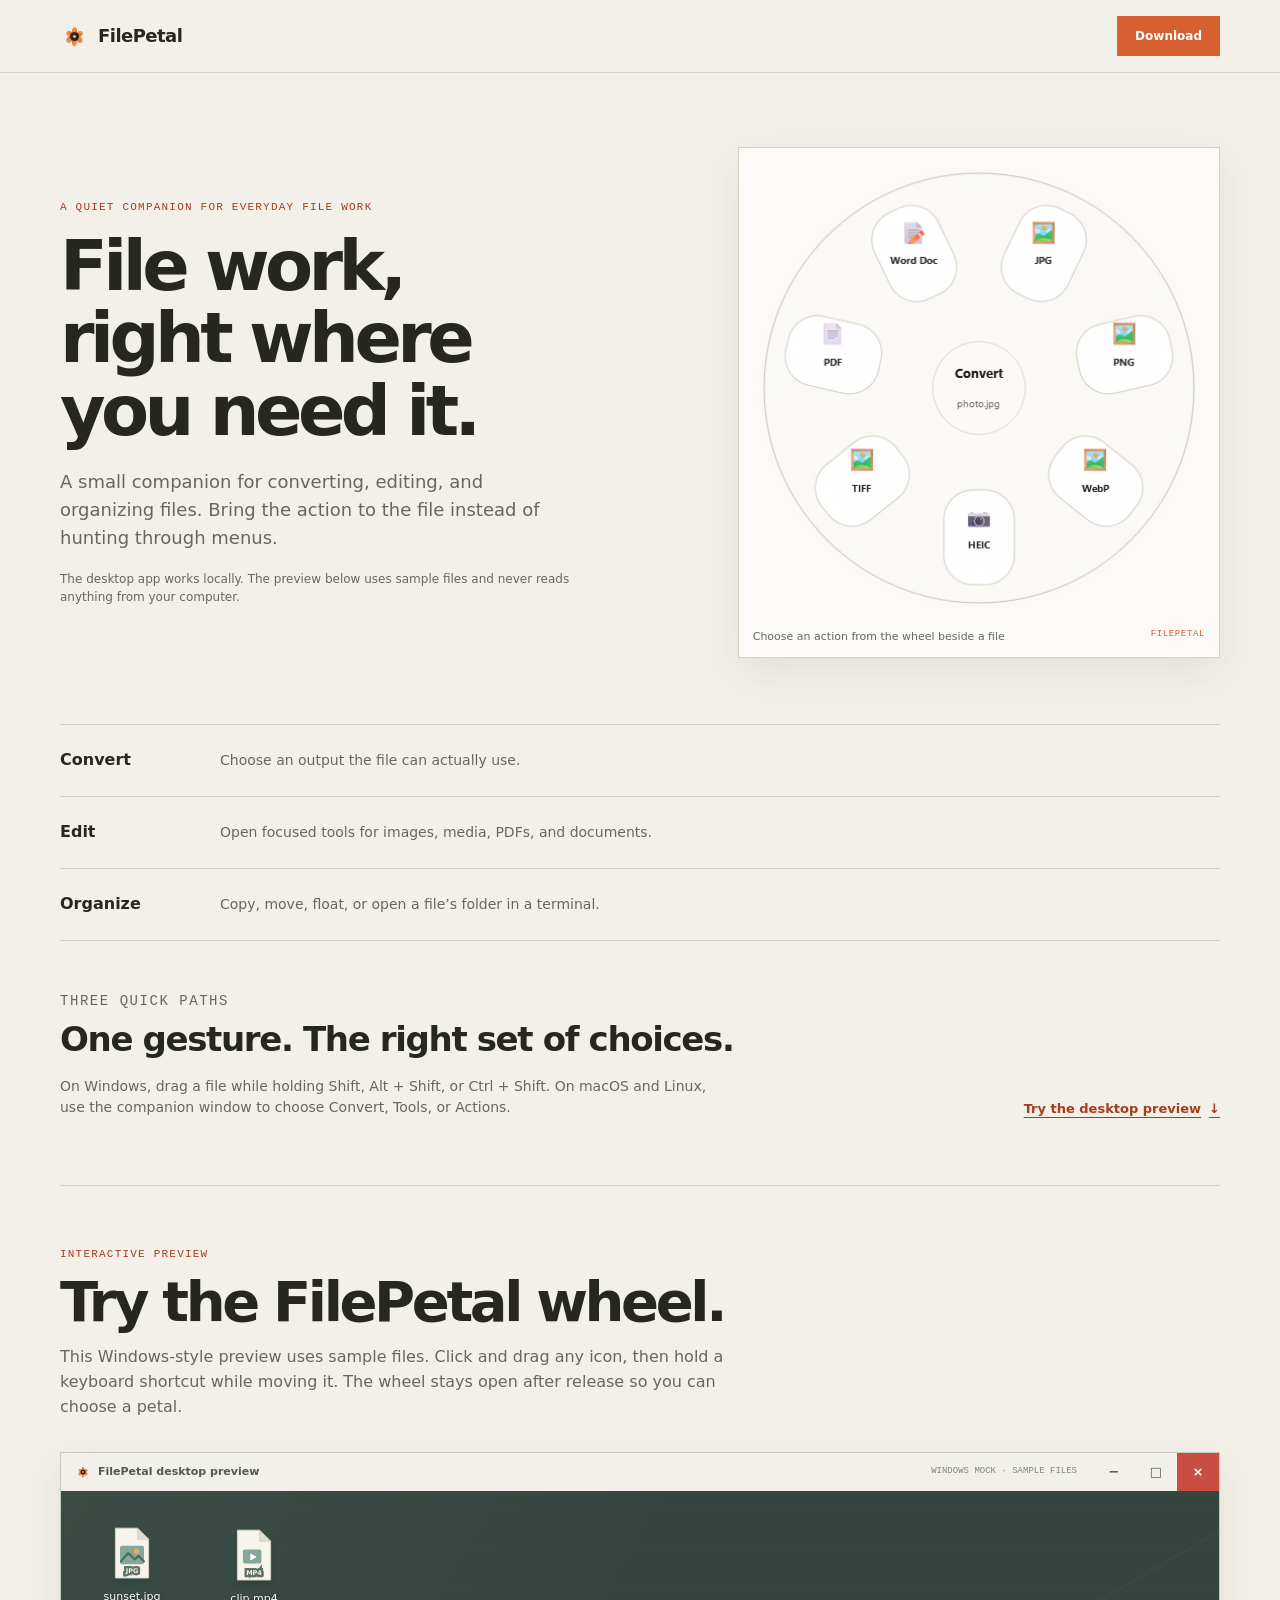
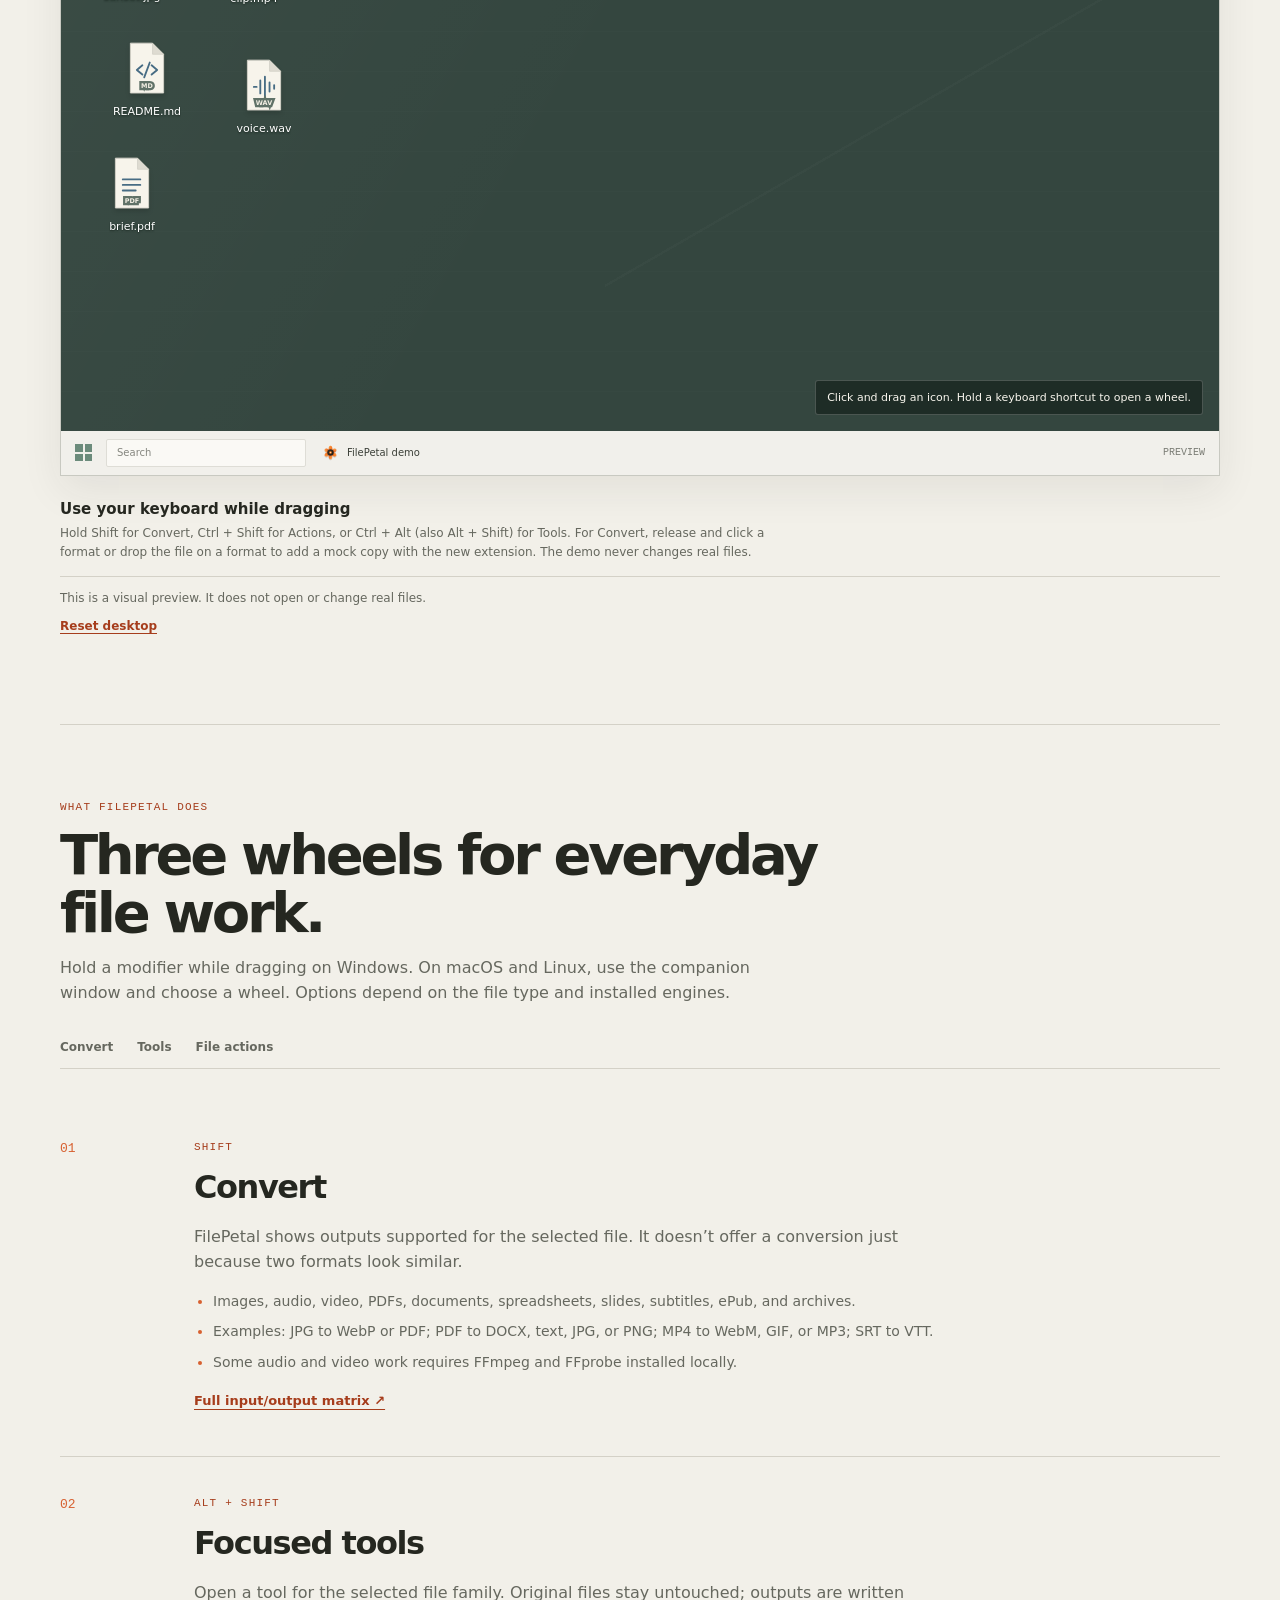
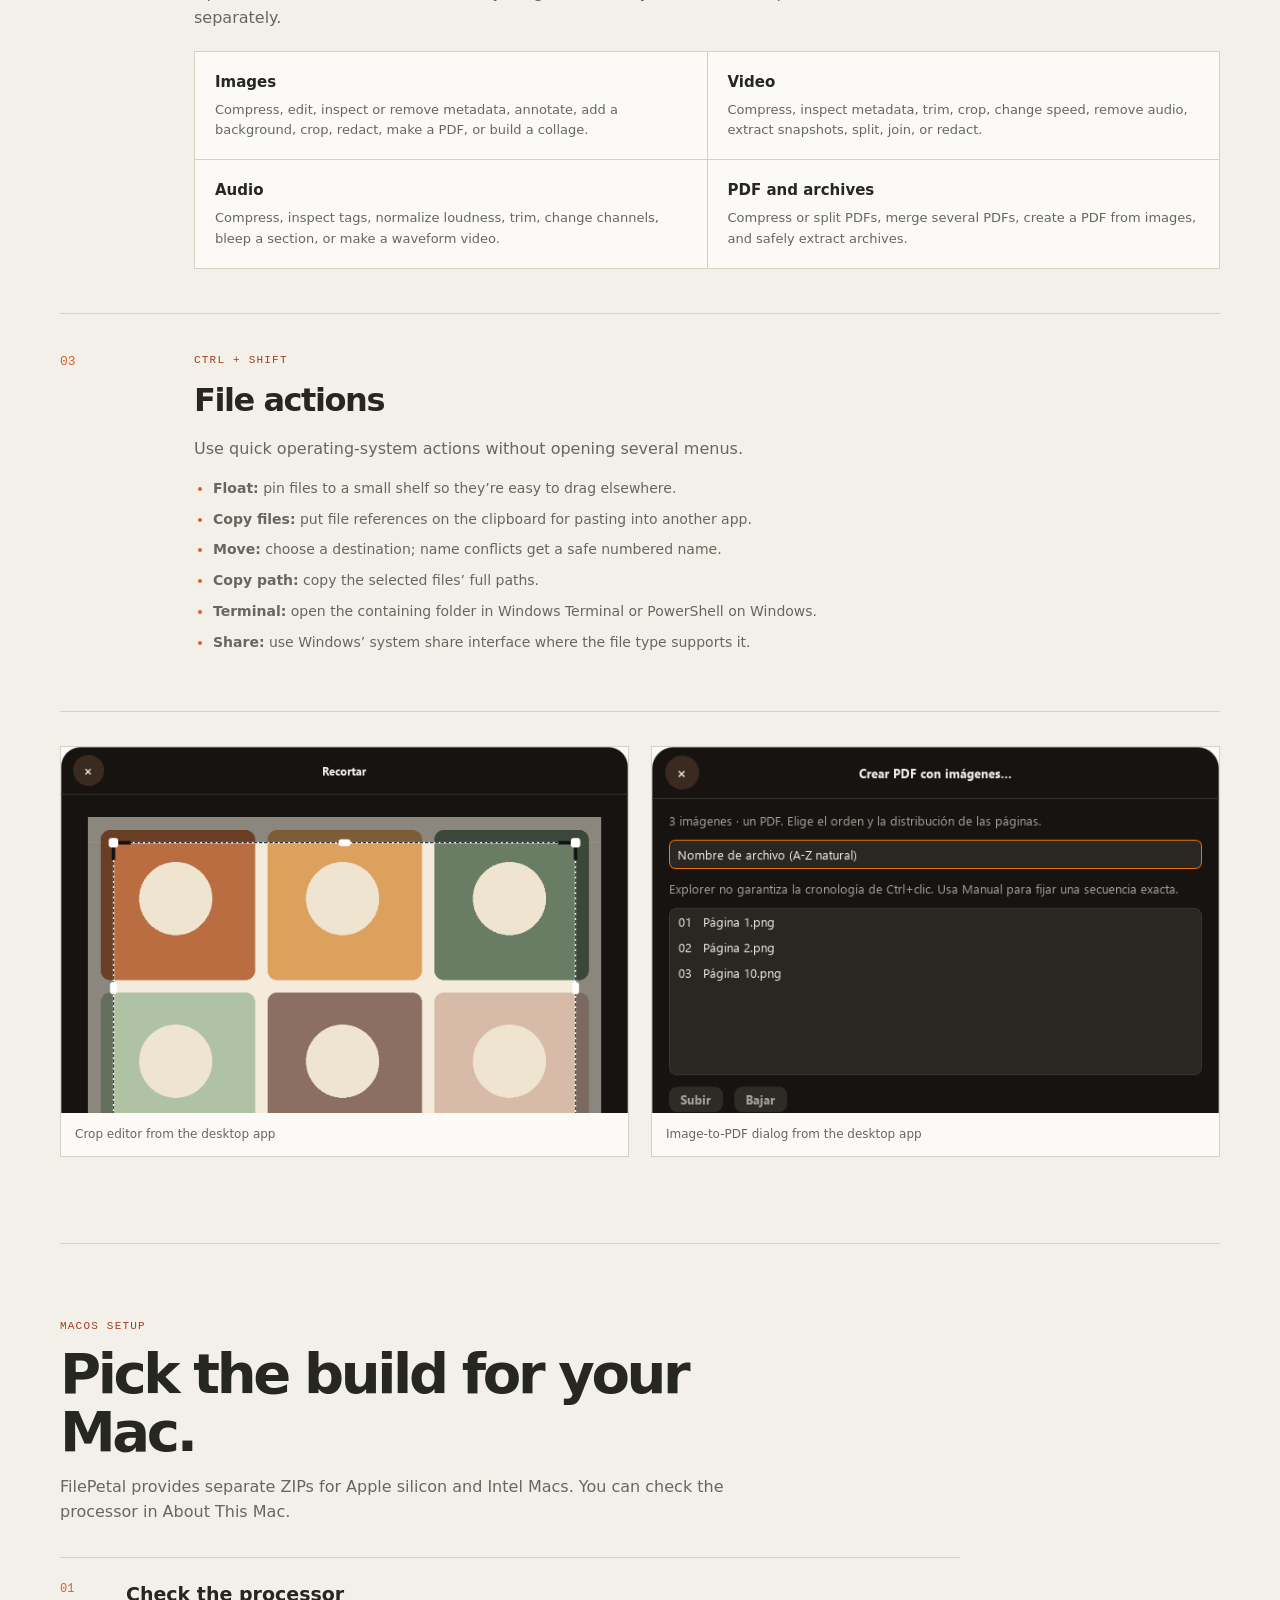
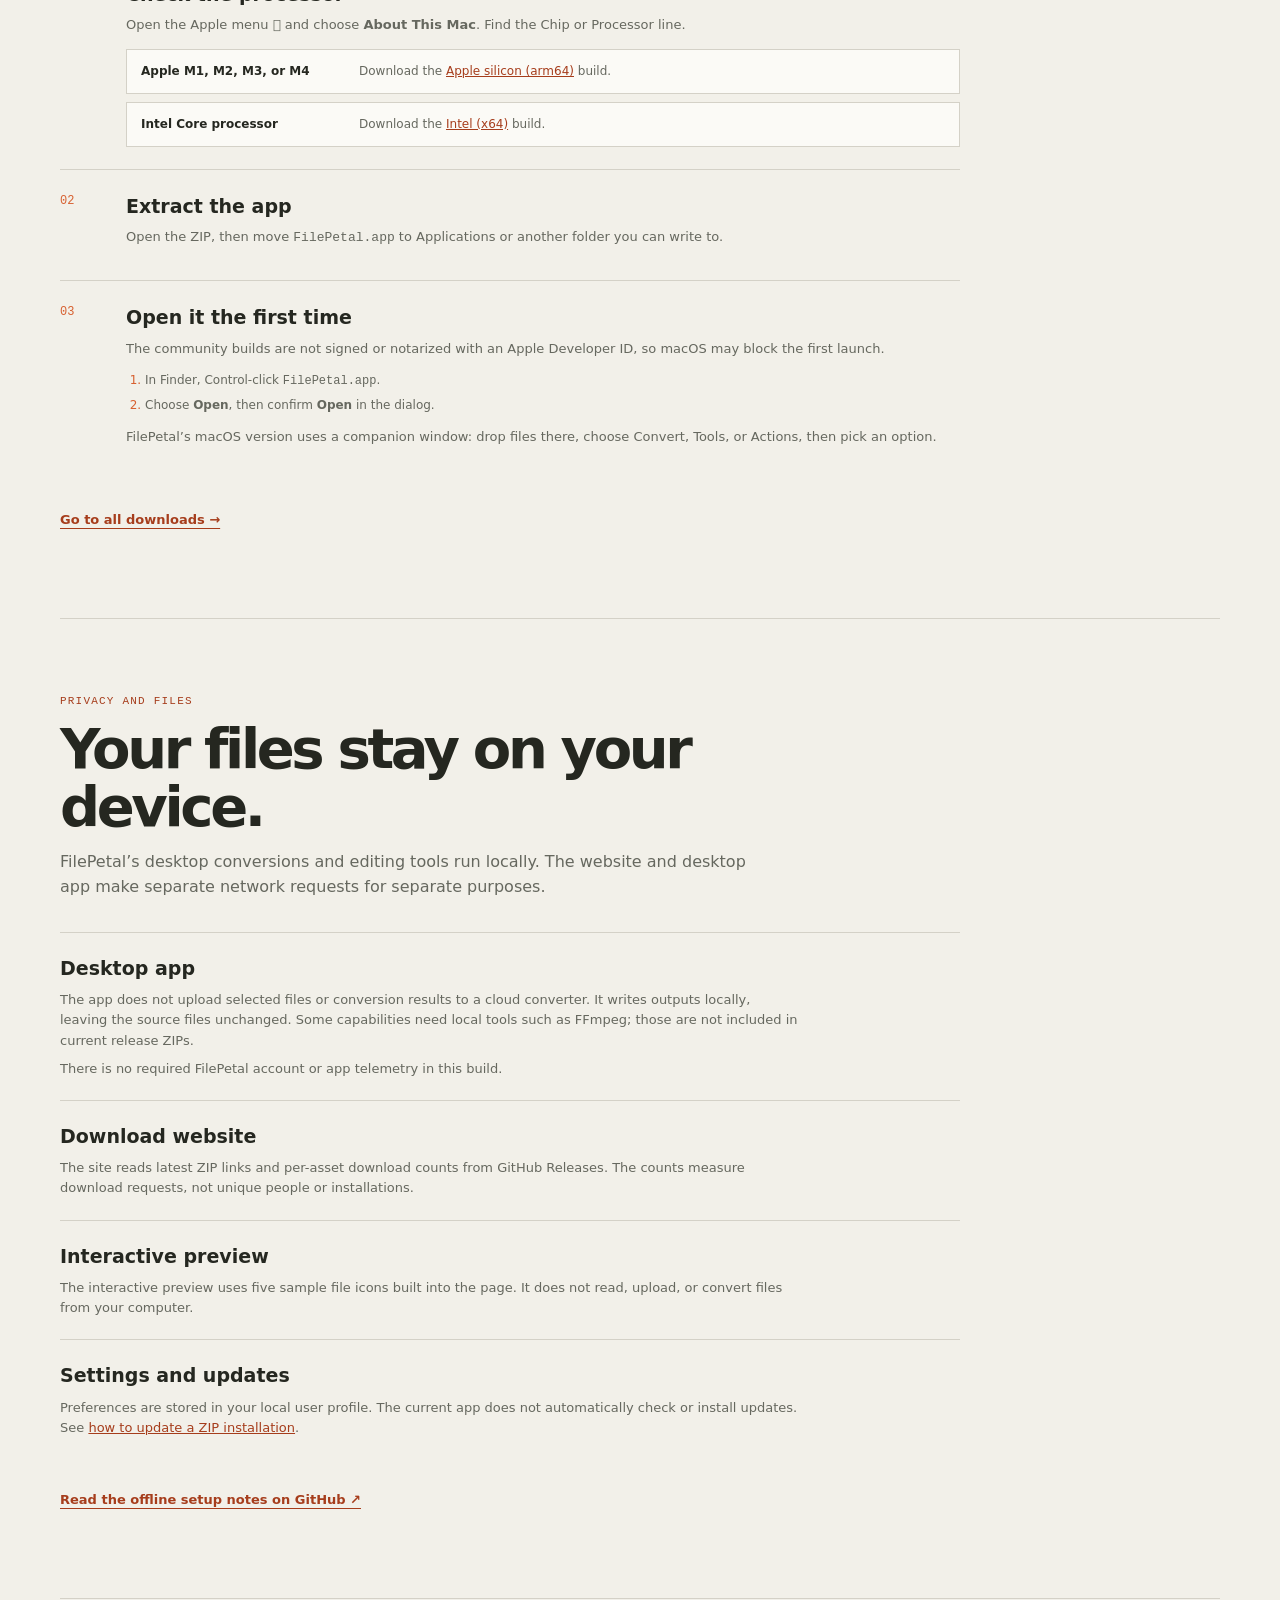
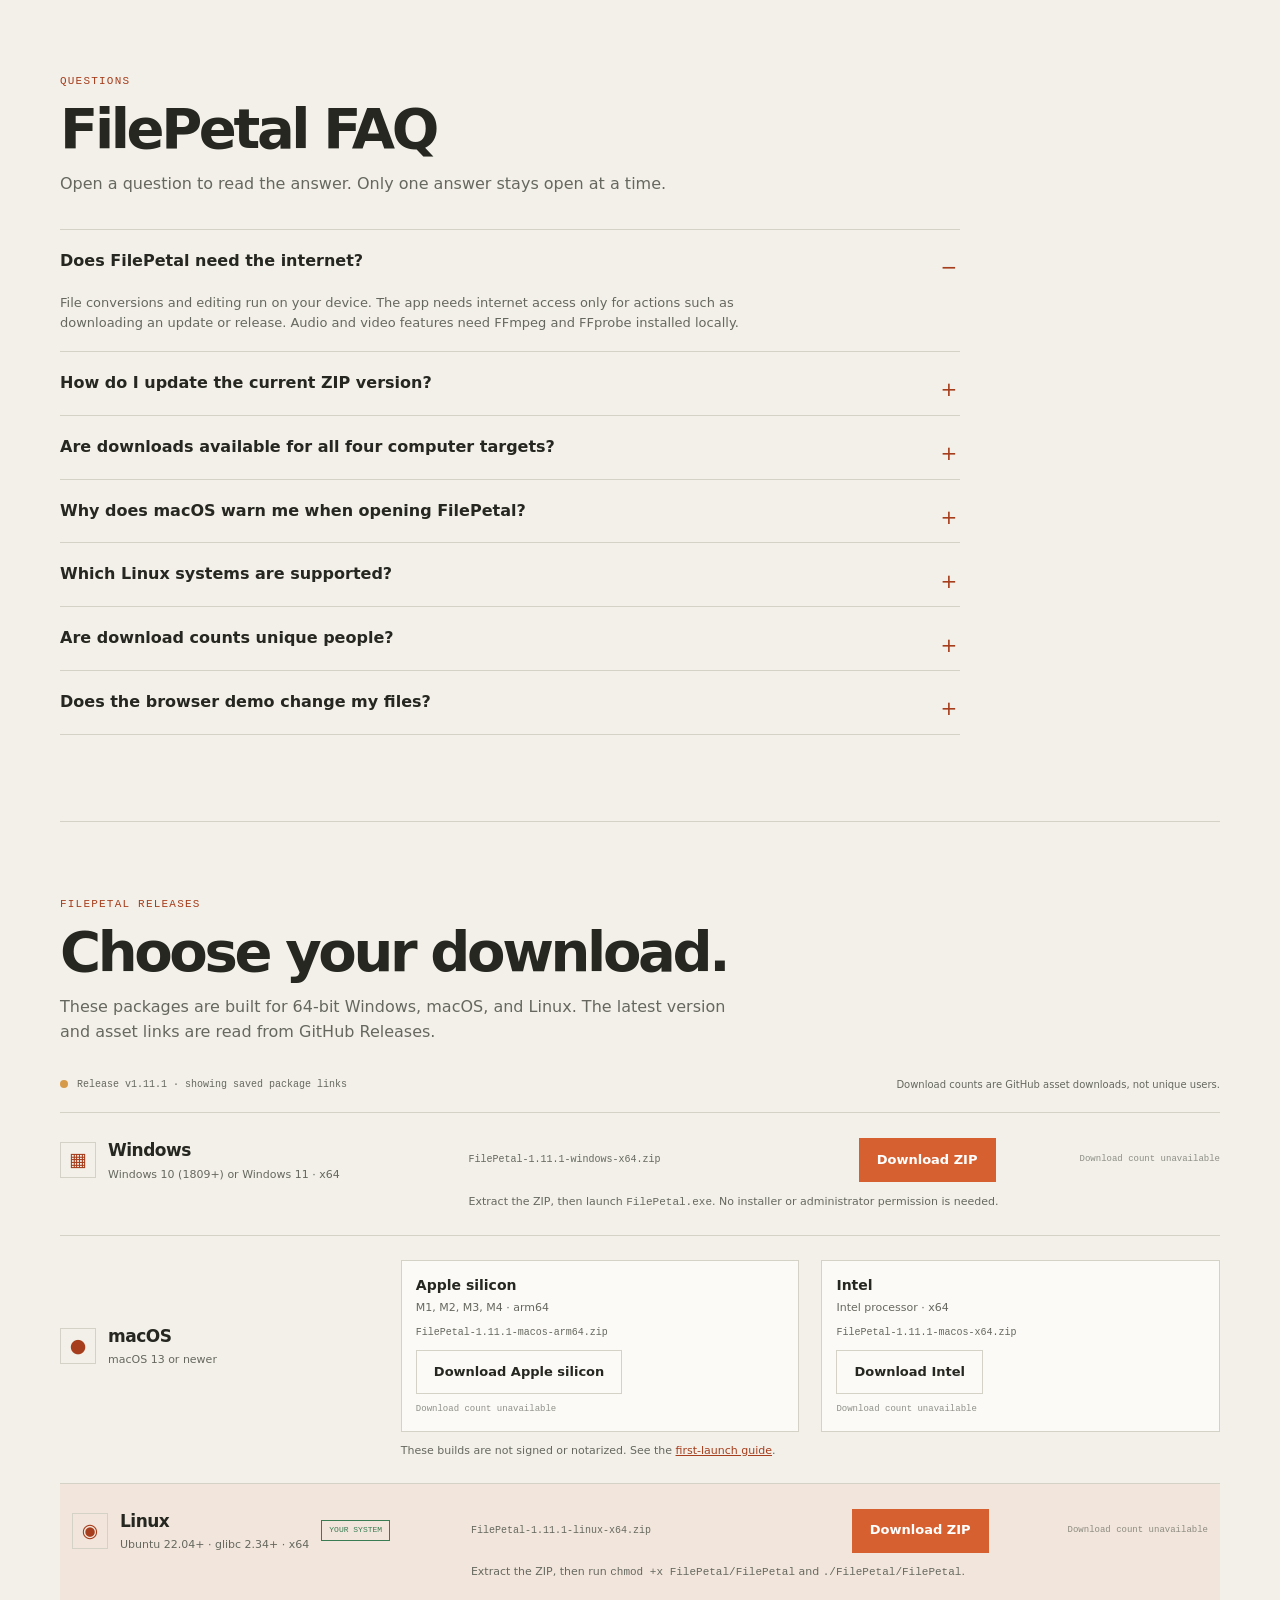
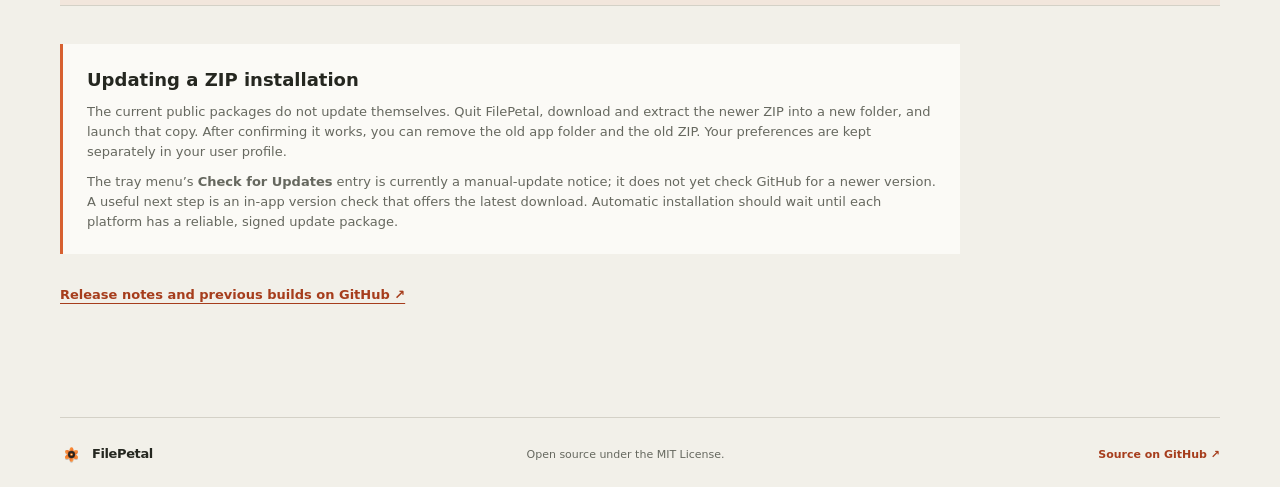
==== web/index.html @ d3506282 "Make demo conversion petals create mock files" ====
<!DOCTYPE html>
<html lang="en" data-theme="light">
<head>
  <meta charset="utf-8">
  <meta name="viewport" content="width=device-width, initial-scale=1">
  <title>FilePetal — Local file tools for Windows, macOS, and Linux</title>
  <meta name="description" content="Explore FilePetal’s local file tools, try the interactive desktop preview, and download builds for Windows, macOS, and Linux.">
  <meta name="theme-color" content="#f3f1ec">
  <meta property="og:type" content="website">
  <meta property="og:title" content="FilePetal — Local file tools for desktop">
  <meta property="og:description" content="Convert, edit, and organize files locally with a gesture-driven desktop utility.">
  <meta property="og:image" content="./assets/wheel-light.png">
  <meta property="og:url" content="https://whatthefook.github.io/FilePetal/">
  <link rel="icon" type="image/svg+xml" href="./assets/logo.svg">
  <link rel="stylesheet" href="./style.css?v=20261022-2">
  <script src="./app.js?v=20261022-2" defer></script>
</head>
<body>
  <a class="skip-link" href="#main-content">Skip to content</a>
  <header class="site-header">
    <div class="header-inner">
      <a class="brand" href="#top" aria-label="FilePetal home">
        <img src="./assets/logo.svg" alt="" width="30" height="30">
        <span>FilePetal</span>
      </a>
      <a class="header-download" href="#downloads">Download</a>
    </div>
  </header>

  <main id="main-content" class="site-main">
    <section class="home-hero" id="top">
      <div class="hero-copy">
        <p class="eyebrow">A quiet companion for everyday file work</p>
        <h1>File work, right where you need it.</h1>
        <p class="hero-lede">A small companion for converting, editing, and organizing files. Bring the action to the file instead of hunting through menus.</p>
        <p class="hero-footnote">The desktop app works locally. The preview below uses sample files and never reads anything from your computer.</p>
      </div>
      <figure class="hero-product">
        <img src="./assets/wheel-light.png" width="450" height="450" alt="FilePetal conversion wheel showing image output formats">
        <figcaption>Choose an action from the wheel beside a file</figcaption>
      </figure>
    </section>

    <section class="home-uses" aria-label="What FilePetal does">
      <div class="use-row"><span class="use-label">Convert</span><span>Choose an output the file can actually use.</span></div>
      <div class="use-row"><span class="use-label">Edit</span><span>Open focused tools for images, media, PDFs, and documents.</span></div>
      <div class="use-row"><span class="use-label">Organize</span><span>Copy, move, float, or open a file’s folder in a terminal.</span></div>
    </section>

    <section class="home-details">
      <div>
        <p class="eyebrow">Three quick paths</p>
        <h2>One gesture. The right set of choices.</h2>
        <p>On Windows, drag a file while holding Shift, Alt + Shift, or Ctrl + Shift. On macOS and Linux, use the companion window to choose Convert, Tools, or Actions.</p>
      </div>
      <a class="text-link" href="#demo">Try the desktop preview <span aria-hidden="true">↓</span></a>
    </section>

    <section class="page-section page-section-demo" id="demo">
<header class="section-heading">
      <p class="eyebrow">Interactive preview</p>
      <h2>Try the FilePetal wheel.</h2>
      <p>This Windows-style preview uses sample files. Click and drag any icon, then hold a keyboard shortcut while moving it. The wheel stays open after release so you can choose a petal.</p>
    </header>

    <section class="demo-workspace" aria-label="FilePetal desktop gesture demo">
      <div class="desktop-window-bar">
        <span class="desktop-app-title"><img src="./assets/logo.svg" alt="" width="16" height="16">FilePetal desktop preview</span>
        <span class="desktop-window-note">Windows mock · sample files</span>
        <span class="window-controls" aria-hidden="true"><i>−</i><i>□</i><i>×</i></span>
      </div>
      <div class="desktop-stage" id="desktop-stage" aria-label="Interactive desktop area">
        <div class="desktop-files" id="desktop-files" aria-label="Sample files on the desktop">
          <button class="desktop-file" type="button" draggable="false" data-file="image" aria-pressed="false" aria-label="sunset.jpg, image file">
            <svg class="file-art file-art-image" viewBox="0 0 52 60" aria-hidden="true"><path class="file-paper" d="M8 2h24l12 12v42H8z"/><path class="file-fold" d="M32 2v12h12"/><rect class="file-preview" x="13" y="21" width="26" height="20" rx="2"/><circle class="file-sun" cx="31" cy="27" r="3"/><path class="file-hill" d="m14 38 8-9 7 7 4-4 6 6"/><text class="file-extension" x="26" y="51">JPG</text></svg>
            <span>sunset.jpg</span>
          </button>
          <button class="desktop-file" type="button" draggable="false" data-file="markdown" aria-pressed="false" aria-label="README.md, Markdown file">
            <svg class="file-art file-art-code" viewBox="0 0 52 60" aria-hidden="true"><path class="file-paper" d="M8 2h24l12 12v42H8z"/><path class="file-fold" d="M32 2v12h12"/><path class="file-code" d="m21 26-6 5 6 5m10-10 6 5-6 5m-2-13-6 16"/><text class="file-extension" x="26" y="51">MD</text></svg>
            <span>README.md</span>
          </button>
          <button class="desktop-file" type="button" draggable="false" data-file="pdf" aria-pressed="false" aria-label="brief.pdf, PDF file">
            <svg class="file-art file-art-pdf" viewBox="0 0 52 60" aria-hidden="true"><path class="file-paper" d="M8 2h24l12 12v42H8z"/><path class="file-fold" d="M32 2v12h12"/><path class="file-lines" d="M16 25h19M16 31h19M16 37h14"/><text class="file-extension" x="26" y="51">PDF</text></svg>
            <span>brief.pdf</span>
          </button>
          <button class="desktop-file" type="button" draggable="false" data-file="video" aria-pressed="false" aria-label="clip.mp4, video file">
            <svg class="file-art file-art-video" viewBox="0 0 52 60" aria-hidden="true"><path class="file-paper" d="M8 2h24l12 12v42H8z"/><path class="file-fold" d="M32 2v12h12"/><rect class="file-media" x="14" y="23" width="20" height="15" rx="2"/><path class="file-play" d="m22 27 7 4-7 4z"/><text class="file-extension" x="26" y="51">MP4</text></svg>
            <span>clip.mp4</span>
          </button>
          <button class="desktop-file" type="button" draggable="false" data-file="audio" aria-pressed="false" aria-label="voice.wav, audio file">
            <svg class="file-art file-art-audio" viewBox="0 0 52 60" aria-hidden="true"><path class="file-paper" d="M8 2h24l12 12v42H8z"/><path class="file-fold" d="M32 2v12h12"/><path class="file-wave" d="M15 31h3m4-7v14m5-18v22m5-16v10m5-7v4"/><text class="file-extension" x="26" y="51">WAV</text></svg>
            <span>voice.wav</span>
          </button>
        </div>

        <div class="gesture-wheel" id="gesture-wheel" hidden aria-label="FilePetal wheel preview">
          <div class="wheel-options" id="wheel-options"></div>
          <div class="wheel-center"><small id="wheel-mode">CONVERT</small><strong id="wheel-filename">sunset.jpg</strong><span>Select a petal</span></div>
        </div>

        <div class="desktop-toast" id="desktop-toast" aria-live="polite">Click and drag an icon. Hold a keyboard shortcut to open a wheel.</div>
      </div>
      <div class="desktop-taskbar" aria-hidden="true">
        <span class="taskbar-start"><i></i><i></i><i></i><i></i></span>
        <span class="taskbar-search">Search</span>
        <span class="taskbar-app"><img src="./assets/logo.svg" alt="" width="21" height="21"> FilePetal demo</span>
        <span class="taskbar-state">Preview</span>
      </div>
    </section>

    <div class="demo-controls" aria-label="Keyboard controls for the desktop preview">
      <div>
        <p class="control-heading">Use your keyboard while dragging</p>
        <p class="control-copy">Hold Shift for Convert, Ctrl + Shift for Actions, or Ctrl + Alt (also Alt + Shift) for Tools. For Convert, release and click a format or drop the file on a format to add a mock copy with the new extension. The demo never changes real files.</p>
      </div>
    </div>
    <div class="demo-feedback" id="demo-feedback" role="status" aria-live="polite">This is a visual preview. It does not open or change real files.</div>
    <button class="text-button demo-reset" id="demo-reset" type="button">Reset desktop</button>
</section>

<section class="page-section page-section-features" id="features">
<header class="section-heading"><p class="eyebrow">What FilePetal does</p><h2>Three wheels for everyday file work.</h2><p>Hold a modifier while dragging on Windows. On macOS and Linux, use the companion window and choose a wheel. Options depend on the file type and installed engines.</p></header>
    <nav class="section-jump" aria-label="Feature sections"><a href="#convert">Convert</a><a href="#tools">Tools</a><a href="#actions">File actions</a></nav>
    <section class="feature-detail" id="convert"><div class="feature-number">01</div><div><p class="eyebrow">Shift</p><h2>Convert</h2><p>FilePetal shows outputs supported for the selected file. It doesn’t offer a conversion just because two formats look similar.</p><ul class="plain-list"><li>Images, audio, video, PDFs, documents, spreadsheets, slides, subtitles, ePub, and archives.</li><li>Examples: JPG to WebP or PDF; PDF to DOCX, text, JPG, or PNG; MP4 to WebM, GIF, or MP3; SRT to VTT.</li><li>Some audio and video work requires FFmpeg and FFprobe installed locally.</li></ul><a class="text-link" href="https://github.com/Whatthefook/FilePetal/blob/main/docs/compatibility.md" target="_blank" rel="noopener noreferrer">Full input/output matrix ↗</a></div></section>
    <section class="feature-detail" id="tools"><div class="feature-number">02</div><div><p class="eyebrow">Alt + Shift</p><h2>Focused tools</h2><p>Open a tool for the selected file family. Original files stay untouched; outputs are written separately.</p><div class="tool-groups"><div><h3>Images</h3><p>Compress, edit, inspect or remove metadata, annotate, add a background, crop, redact, make a PDF, or build a collage.</p></div><div><h3>Video</h3><p>Compress, inspect metadata, trim, crop, change speed, remove audio, extract snapshots, split, join, or redact.</p></div><div><h3>Audio</h3><p>Compress, inspect tags, normalize loudness, trim, change channels, bleep a section, or make a waveform video.</p></div><div><h3>PDF and archives</h3><p>Compress or split PDFs, merge several PDFs, create a PDF from images, and safely extract archives.</p></div></div></div></section>
    <section class="feature-detail" id="actions"><div class="feature-number">03</div><div><p class="eyebrow">Ctrl + Shift</p><h2>File actions</h2><p>Use quick operating-system actions without opening several menus.</p><ul class="plain-list"><li><strong>Float:</strong> pin files to a small shelf so they’re easy to drag elsewhere.</li><li><strong>Copy files:</strong> put file references on the clipboard for pasting into another app.</li><li><strong>Move:</strong> choose a destination; name conflicts get a safe numbered name.</li><li><strong>Copy path:</strong> copy the selected files’ full paths.</li><li><strong>Terminal:</strong> open the containing folder in Windows Terminal or PowerShell on Windows.</li><li><strong>Share:</strong> use Windows’ system share interface where the file type supports it.</li></ul></div></section>
    <section class="product-shots" aria-label="Screenshots from FilePetal"><figure><img src="./assets/crop-dark.png" alt="FilePetal crop editor showing crop handles and aspect ratio controls" loading="lazy"><figcaption>Crop editor from the desktop app</figcaption></figure><figure><img src="./assets/image-pdf-dark.png" alt="FilePetal image-to-PDF dialog with page ordering controls" loading="lazy"><figcaption>Image-to-PDF dialog from the desktop app</figcaption></figure></section>
</section>

<section class="page-section page-section-mac-guide" id="mac-guide">
<header class="section-heading"><p class="eyebrow">macOS setup</p><h2>Pick the build for your Mac.</h2><p>FilePetal provides separate ZIPs for Apple silicon and Intel Macs. You can check the processor in About This Mac.</p></header>
    <div class="guide-columns">
      <section class="guide-section"><span class="guide-marker">01</span><div><h2>Check the processor</h2><p>Open the Apple menu  and choose <strong>About This Mac</strong>. Find the Chip or Processor line.</p><dl class="choice-list"><div><dt>Apple M1, M2, M3, or M4</dt><dd>Download the <a href="#card-macos">Apple silicon (arm64)</a> build.</dd></div><div><dt>Intel Core processor</dt><dd>Download the <a href="#card-macos">Intel (x64)</a> build.</dd></div></dl></div></section>
      <section class="guide-section"><span class="guide-marker">02</span><div><h2>Extract the app</h2><p>Open the ZIP, then move <code>FilePetal.app</code> to Applications or another folder you can write to.</p></div></section>
      <section class="guide-section"><span class="guide-marker">03</span><div><h2>Open it the first time</h2><p>The community builds are not signed or notarized with an Apple Developer ID, so macOS may block the first launch.</p><ol class="step-list"><li>In Finder, Control-click <code>FilePetal.app</code>.</li><li>Choose <strong>Open</strong>, then confirm <strong>Open</strong> in the dialog.</li></ol><p>FilePetal’s macOS version uses a companion window: drop files there, choose Convert, Tools, or Actions, then pick an option.</p></div></section>
    </div>
    <p class="external-link-row"><a href="#downloads">Go to all downloads →</a></p>
</section>

<section class="page-section page-section-privacy" id="privacy">
<header class="section-heading"><p class="eyebrow">Privacy and files</p><h2>Your files stay on your device.</h2><p>FilePetal’s desktop conversions and editing tools run locally. The website and desktop app make separate network requests for separate purposes.</p></header>
    <section class="privacy-copy">
      <article><h2>Desktop app</h2><p>The app does not upload selected files or conversion results to a cloud converter. It writes outputs locally, leaving the source files unchanged. Some capabilities need local tools such as FFmpeg; those are not included in current release ZIPs.</p><p>There is no required FilePetal account or app telemetry in this build.</p></article>
      <article><h2>Download website</h2><p>The site reads latest ZIP links and per-asset download counts from GitHub Releases. The counts measure download requests, not unique people or installations.</p></article>
      <article><h2>Interactive preview</h2><p>The interactive preview uses five sample file icons built into the page. It does not read, upload, or convert files from your computer.</p></article>
      <article><h2>Settings and updates</h2><p>Preferences are stored in your local user profile. The current app does not automatically check or install updates. See <a href="#downloads">how to update a ZIP installation</a>.</p></article>
    </section>
    <p class="external-link-row"><a href="https://github.com/Whatthefook/FilePetal/blob/main/docs/offline-setup.md" target="_blank" rel="noopener noreferrer">Read the offline setup notes on GitHub ↗</a></p>
</section>

<section class="page-section page-section-faq" id="faq">
<header class="section-heading"><p class="eyebrow">Questions</p><h2>FilePetal FAQ</h2><p>Open a question to read the answer. Only one answer stays open at a time.</p></header>
    <section class="faq-list" aria-label="Frequently asked questions">
      <details class="faq-item" name="filepetal-faq" open><summary>Does FilePetal need the internet?</summary><div class="faq-answer"><p>File conversions and editing run on your device. The app needs internet access only for actions such as downloading an update or release. Audio and video features need FFmpeg and FFprobe installed locally.</p></div></details>
      <details class="faq-item" name="filepetal-faq"><summary>How do I update the current ZIP version?</summary><div class="faq-answer"><p>There is no automatic updater yet. Quit FilePetal, download the latest ZIP, extract it into a new folder, and launch that copy. Once you confirm it works, remove the old app folder and ZIP if you want. You do not need to uninstall; preferences live separately in your user profile.</p><p>The tray’s <strong>Check for Updates</strong> item currently displays a manual-update message; it does not actually query GitHub. An in-app version check with an “Update available” prompt is the sensible next step. Automatic installation needs a separate updater for each operating system.</p></div></details>
      <details class="faq-item" name="filepetal-faq"><summary>Are downloads available for all four computer targets?</summary><div class="faq-answer"><p>Yes: Windows x64, macOS Apple silicon, macOS Intel, and Linux x64. Current releases are portable ZIP packages. See the <a href="#downloads">downloads page</a> for system requirements and installation instructions.</p></div></details>
      <details class="faq-item" name="filepetal-faq"><summary>Why does macOS warn me when opening FilePetal?</summary><div class="faq-answer"><p>The community builds are not signed or notarized with an Apple Developer ID. On first launch, Control-click <code>FilePetal.app</code> in Finder, choose <strong>Open</strong>, then confirm. Read the <a href="#mac-guide">Mac guide</a> for the chip-specific download.</p></div></details>
      <details class="faq-item" name="filepetal-faq"><summary>Which Linux systems are supported?</summary><div class="faq-answer"><p>The published Linux build targets x86_64 Ubuntu 22.04 or newer with glibc 2.34 or newer. Other distributions may work if their system libraries meet that baseline.</p></div></details>
      <details class="faq-item" name="filepetal-faq"><summary>Are download counts unique people?</summary><div class="faq-answer"><p>No. Counts come from GitHub’s release asset download totals. They count download requests, not unique people, installations, or active users.</p></div></details>
      <details class="faq-item" name="filepetal-faq"><summary>Does the browser demo change my files?</summary><div class="faq-answer"><p>No. It uses sample file icons and only previews which wheel and output name would appear. It never reads local files or performs conversions.</p></div></details>
    </section>
</section>

<section class="page-section page-section-downloads" id="downloads">
<header class="section-heading"><p class="eyebrow">FilePetal releases</p><h2>Choose your download.</h2><p>These packages are built for 64-bit Windows, macOS, and Linux. The latest version and asset links are read from GitHub Releases.</p></header>
    <div class="release-line" role="status" aria-live="polite"><span class="status-indicator live" id="api-indicator-dot" aria-hidden="true"></span><span id="api-status-text">Checking GitHub Releases…</span><span class="release-note">Download counts are GitHub asset downloads, not unique users.</span></div>

    <section class="download-list" aria-label="FilePetal downloads">
      <article class="download-row" id="card-windows" data-platform="windows">
        <div class="download-platform"><span class="platform-glyph">▦</span><div><h2>Windows</h2><p>Windows 10 (1809+) or Windows 11 · x64</p></div><span class="rec-badge" id="rec-windows" hidden>Your system</span></div>
        <div class="download-file" id="name-windows">FilePetal-1.11.1-windows-x64.zip</div>
        <a class="button button-primary download-link" id="btn-windows" href="https://github.com/Whatthefook/FilePetal/releases/download/v1.11.1/FilePetal-1.11.1-windows-x64.zip" download>Download ZIP</a>
        <span class="download-count" id="count-windows">Loading count…</span>
        <p class="download-howto">Extract the ZIP, then launch <code>FilePetal.exe</code>. No installer or administrator permission is needed.</p>
      </article>

      <article class="download-row download-row-mac" id="card-macos" data-platform="macos">
        <div class="download-platform"><span class="platform-glyph">●</span><div><h2>macOS</h2><p>macOS 13 or newer</p></div><span class="rec-badge" id="rec-macos" hidden>Your system</span></div>
        <div class="mac-download-option mac-option-box"><div><h3>Apple silicon</h3><p>M1, M2, M3, M4 · arm64</p></div><span class="option-rec-pill" id="rec-macos-arm64" hidden>Your Mac</span><div class="download-file" id="name-macos-arm64">FilePetal-1.11.1-macos-arm64.zip</div><a class="button button-secondary download-link" id="btn-macos-arm64" href="https://github.com/Whatthefook/FilePetal/releases/download/v1.11.1/FilePetal-1.11.1-macos-arm64.zip" download>Download Apple silicon</a><span class="download-count" id="count-macos-arm64">Loading count…</span></div>
        <div class="mac-download-option mac-option-box"><div><h3>Intel</h3><p>Intel processor · x64</p></div><span class="option-rec-pill" id="rec-macos-x64" hidden>Your Mac</span><div class="download-file" id="name-macos-x64">FilePetal-1.11.1-macos-x64.zip</div><a class="button button-secondary download-link" id="btn-macos-x64" href="https://github.com/Whatthefook/FilePetal/releases/download/v1.11.1/FilePetal-1.11.1-macos-x64.zip" download>Download Intel</a><span class="download-count" id="count-macos-x64">Loading count…</span></div>
        <p class="download-howto">These builds are not signed or notarized. See the <a href="#mac-guide">first-launch guide</a>.</p>
      </article>

      <article class="download-row" id="card-linux" data-platform="linux">
        <div class="download-platform"><span class="platform-glyph">◉</span><div><h2>Linux</h2><p>Ubuntu 22.04+ · glibc 2.34+ · x64</p></div><span class="rec-badge" id="rec-linux" hidden>Your system</span></div>
        <div class="download-file" id="name-linux">FilePetal-1.11.1-linux-x64.zip</div>
        <a class="button button-primary download-link" id="btn-linux" href="https://github.com/Whatthefook/FilePetal/releases/download/v1.11.1/FilePetal-1.11.1-linux-x64.zip" download>Download ZIP</a>
        <span class="download-count" id="count-linux">Loading count…</span>
        <p class="download-howto">Extract the ZIP, then run <code>chmod +x FilePetal/FilePetal</code> and <code>./FilePetal/FilePetal</code>.</p>
      </article>
    </section>

    <section class="update-note" aria-labelledby="update-title">
      <h2 id="update-title">Updating a ZIP installation</h2>
      <p>The current public packages do not update themselves. Quit FilePetal, download and extract the newer ZIP into a new folder, and launch that copy. After confirming it works, you can remove the old app folder and the old ZIP. Your preferences are kept separately in your user profile.</p>
      <p>The tray menu’s <strong>Check for Updates</strong> entry is currently a manual-update notice; it does not yet check GitHub for a newer version. A useful next step is an in-app version check that offers the latest download. Automatic installation should wait until each platform has a reliable, signed update package.</p>
    </section>
    <p class="external-link-row"><a href="https://github.com/Whatthefook/FilePetal/releases" target="_blank" rel="noopener noreferrer">Release notes and previous builds on GitHub ↗</a></p>
</section>

  </main>

  <footer class="site-footer">
    <a class="footer-brand" href="#top"><img src="./assets/logo.svg" alt="" width="24" height="24"> FilePetal</a>
    <span>Open source under the MIT License.</span>
    <a href="https://github.com/Whatthefook/FilePetal" target="_blank" rel="noopener noreferrer">Source on GitHub ↗</a>
  </footer>
</body>
</html>
---- web/style.css ----
/* FilePetal site: quiet typography, real product imagery, restrained motion. */
:root {
  color-scheme: light;
  --page: #f2f0e9;
  --surface: #fbfaf6;
  --surface-2: #e9e6dd;
  --ink: #252720;
  --muted: #66685f;
  --line: #d4d1c7;
  --accent: #d76030;
  --accent-dark: #a63d1c;
  --accent-soft: #f3dfd2;
  --good: #397b52;
  --desktop: #34463f;
  --desktop-2: #42574e;
  --desktop-ink: #f8f6ec;
  --shadow: 0 14px 38px rgb(37 39 32 / 8%);
  --font: 'Segoe UI Variable', 'Segoe UI', system-ui, sans-serif;
  --display: 'Segoe UI Variable Display', 'Segoe UI', system-ui, sans-serif;
  --mono: 'Cascadia Code', Consolas, monospace;
}

html[data-theme="dark"] {
  color-scheme: dark;
  --page: #20231f;
  --surface: #292c27;
  --surface-2: #343830;
  --ink: #f1eee5;
  --muted: #b0b1a7;
  --line: #464940;
  --accent: #f08352;
  --accent-dark: #ffae84;
  --accent-soft: #453129;
  --good: #85c699;
  --desktop: #263933;
  --desktop-2: #344940;
  --desktop-ink: #f8f6ec;
  --shadow: 0 16px 40px rgb(0 0 0 / 23%);
}

* { box-sizing: border-box; }
html { scroll-behavior: smooth; scroll-padding-top: 90px; }
body {
  margin: 0;
  min-width: 320px;
  background: var(--page);
  color: var(--ink);
  font-family: var(--font);
  font-size: 16px;
  line-height: 1.55;
  -webkit-font-smoothing: antialiased;
  transition: background-color .18s ease, color .18s ease;
}
img { max-width: 100%; }
a { color: inherit; }
button { font: inherit; }
button:focus-visible, a:focus-visible, summary:focus-visible { outline: 3px solid var(--accent); outline-offset: 4px; }
::selection { color: #fff; background: var(--accent); }
.skip-link { position: fixed; z-index: 20; top: 8px; left: 8px; transform: translateY(-160%); padding: 10px 14px; color: #fff; background: var(--ink); border-radius: 4px; }
.skip-link:focus { transform: translateY(0); }

.site-header {
  position: sticky;
  z-index: 15;
  top: 0;
  border-bottom: 1px solid var(--line);
  background: color-mix(in srgb, var(--page) 94%, transparent);
  backdrop-filter: blur(12px);
}
.header-inner {
  display: flex;
  align-items: center;
  gap: 28px;
  width: min(1160px, calc(100% - 48px));
  min-height: 72px;
  margin: 0 auto;
}
.brand, .footer-brand { display: inline-flex; align-items: center; gap: 9px; flex: none; text-decoration: none; color: var(--ink); font-weight: 700; letter-spacing: -.03em; }
.brand { font-family: var(--display); font-size: 18px; }
.brand img { width: 29px; height: 29px; }
.site-nav { display: flex; align-items: center; justify-content: center; gap: clamp(12px, 2vw, 26px); flex: 1; }
.site-nav a { position: relative; padding: 25px 0 23px; color: var(--muted); font-size: 13px; font-weight: 600; text-decoration: none; white-space: nowrap; }
.site-nav a:hover, .site-nav a[aria-current="page"] { color: var(--ink); }
.site-nav a[aria-current="page"]::after { position: absolute; right: 0; bottom: 15px; left: 0; height: 2px; background: var(--accent); content: ""; }
.header-actions { display: flex; align-items: center; gap: 12px; }
.header-download { padding: 9px 14px; border: 1px solid var(--ink); color: var(--ink); font-size: 12px; font-weight: 700; text-decoration: none; white-space: nowrap; transition: background .16s, color .16s; }
.header-download:hover { color: var(--page); background: var(--ink); }
.theme-toggle-btn { display: grid; width: 36px; height: 36px; place-items: center; padding: 8px; border: 1px solid var(--line); border-radius: 50%; color: var(--ink); background: transparent; cursor: pointer; }
.theme-toggle-btn svg { width: 18px; height: 18px; fill: none; stroke: currentColor; stroke-width: 1.7; stroke-linecap: round; stroke-linejoin: round; }
.theme-toggle-btn .sun-icon, html[data-theme="dark"] .theme-toggle-btn .moon-icon { display: none; }
html[data-theme="dark"] .theme-toggle-btn .sun-icon { display: block; }

main { display: block; }
.home-hero, .home-uses, .home-details, .content-page { width: min(1040px, calc(100% - 48px)); margin-right: auto; margin-left: auto; }
.home-hero { display: grid; grid-template-columns: minmax(0, 1.05fr) minmax(340px, .95fr); align-items: center; gap: clamp(40px, 8vw, 100px); padding: 82px 0 64px; }
.hero-copy { max-width: 570px; }
.eyebrow { margin: 0 0 14px; color: var(--accent-dark); font-family: var(--mono); font-size: 11px; letter-spacing: .11em; text-transform: uppercase; }
h1, h2, h3, p { margin-top: 0; }
h1, h2, h3 { font-family: var(--display); }
h1 { max-width: 740px; margin-bottom: 20px; font-size: clamp(42px, 6.2vw, 70px); line-height: 1.04; letter-spacing: -.065em; font-weight: 700; }
.hero-copy h1 { max-width: 530px; }
.hero-lede { max-width: 510px; margin-bottom: 18px; color: var(--muted); font-size: 18px; line-height: 1.55; }
.hero-platform-note { margin: 0 0 27px; color: var(--muted); font-family: var(--mono); font-size: 11px; letter-spacing: .08em; text-transform: uppercase; }
.hero-actions { display: flex; flex-wrap: wrap; align-items: center; gap: 10px; margin-bottom: 22px; }
.button { display: inline-flex; min-height: 44px; align-items: center; justify-content: center; padding: 0 17px; border: 1px solid transparent; font-size: 13px; font-weight: 700; text-decoration: none; cursor: pointer; transition: color .16s, background .16s, border-color .16s, transform .16s; }
.button:hover { transform: translateY(-1px); }
.button-primary { border-color: var(--accent); color: #fff; background: var(--accent); }
.button-primary:hover { border-color: var(--accent-dark); background: var(--accent-dark); }
.button-quiet, .button-secondary { border-color: var(--line); color: var(--ink); background: transparent; }
.button-quiet:hover, .button-secondary:hover { border-color: var(--ink); }
.hero-footnote { max-width: 480px; margin-bottom: 0; color: var(--muted); font-size: 12px; }
.hero-product { margin: 0; padding: 16px; border: 1px solid var(--line); background: var(--surface); box-shadow: var(--shadow); }
.hero-product img { display: block; width: 100%; height: auto; }
.hero-product figcaption { display: flex; justify-content: space-between; gap: 12px; padding: 12px 2px 0; color: var(--muted); font-size: 11px; }
.hero-product figcaption::after { color: var(--accent); content: "REAL APP SCREENSHOT"; font-family: var(--mono); font-size: 9px; letter-spacing: .07em; }
.home-uses { border-top: 1px solid var(--line); }
.use-row { display: grid; grid-template-columns: 140px 1fr 24px; align-items: center; gap: 20px; min-height: 72px; border-bottom: 1px solid var(--line); color: var(--muted); font-size: 14px; text-decoration: none; transition: color .15s, padding .15s; }
.use-row:hover { padding-right: 4px; padding-left: 4px; color: var(--ink); }
.use-label { color: var(--ink); font-family: var(--display); font-size: 16px; font-weight: 700; }
.use-arrow { color: var(--accent); font-size: 21px; text-align: right; }
.home-details { display: flex; align-items: end; justify-content: space-between; gap: 30px; padding: 62px 0 82px; }
.home-details h2 { margin-bottom: 10px; font-size: clamp(24px, 3vw, 34px); letter-spacing: -.04em; }
.home-details p { max-width: 650px; margin-bottom: 0; color: var(--muted); font-size: 14px; }
.text-link, .external-link-row a { display: inline-flex; align-items: center; gap: 8px; color: var(--accent-dark); font-size: 13px; font-weight: 700; text-decoration-thickness: 1px; text-underline-offset: 4px; }
.text-link { flex: none; }

.content-page { min-height: calc(100vh - 150px); padding-top: 64px; padding-bottom: 82px; }
.page-heading { max-width: 760px; margin: 0 0 40px; }
.page-heading h1 { margin-bottom: 15px; font-size: clamp(38px, 5.6vw, 58px); }
.page-heading > p:last-child { max-width: 700px; margin-bottom: 0; color: var(--muted); font-size: 16px; }
.section-jump { display: flex; flex-wrap: wrap; gap: 24px; margin: -14px 0 32px; border-bottom: 1px solid var(--line); }
.section-jump a { padding: 0 0 12px; color: var(--muted); font-size: 12px; font-weight: 700; text-decoration: none; }
.section-jump a:hover { color: var(--accent-dark); }
.feature-detail { display: grid; grid-template-columns: 100px 1fr; gap: 34px; padding: 38px 0 44px; border-bottom: 1px solid var(--line); scroll-margin-top: 100px; }
.feature-number { color: var(--accent); font-family: var(--mono); font-size: 13px; }
.feature-detail .eyebrow { margin-bottom: 7px; }
.feature-detail h2 { margin-bottom: 12px; font-size: 32px; letter-spacing: -.045em; }
.feature-detail > div:last-child > p:not(.eyebrow) { max-width: 720px; color: var(--muted); }
.plain-list { display: grid; gap: 9px; max-width: 760px; padding-left: 19px; color: var(--muted); font-size: 14px; }
.plain-list li::marker { color: var(--accent); }
.tool-groups { display: grid; grid-template-columns: repeat(2, minmax(0, 1fr)); gap: 1px; margin-top: 20px; border: 1px solid var(--line); background: var(--line); }
.tool-groups > div { padding: 19px 20px; background: var(--surface); }
.tool-groups h3 { margin-bottom: 6px; font-size: 15px; }
.tool-groups p { margin-bottom: 0; color: var(--muted); font-size: 13px; }
.product-shots { display: grid; grid-template-columns: repeat(2, minmax(0, 1fr)); gap: 22px; padding-top: 42px; }
.product-shots figure { margin: 0; border: 1px solid var(--line); background: var(--surface); }
.product-shots img { display: block; width: 100%; aspect-ratio: 1.55; object-fit: cover; object-position: top; }
.product-shots figcaption { padding: 12px 14px; color: var(--muted); font-size: 12px; }

/* A small desktop scene for the real modifier gestures. */
.demo-workspace { overflow: hidden; border: 1px solid #c8c9c1; background: #e6e5df; box-shadow: var(--shadow); }
.desktop-window-bar { display: flex; height: 38px; align-items: center; gap: 12px; padding: 0 14px; color: #55584f; background: #f1f0eb; font-size: 11px; font-weight: 600; }
.desktop-app-title { display: inline-flex; align-items: center; gap: 7px; }
.desktop-app-title img { display: block; }
.desktop-window-note { margin-left: auto; color: #82847b; font-family: var(--mono); font-size: 9px; font-weight: 400; text-transform: uppercase; }
.window-controls { display: flex; height: 100%; align-items: stretch; margin: 0 -14px 0 4px; }
.window-controls i { display: grid; width: 42px; place-items: center; color: #575a54; font-size: 13px; font-style: normal; }
.window-controls i:last-child { color: #fff; background: #c84e42; }
.desktop-stage { position: relative; min-height: clamp(390px, 49vw, 520px); overflow: hidden; color: var(--desktop-ink); background: var(--desktop); background-image: linear-gradient(120deg, rgb(255 255 255 / 3%), transparent 45%), repeating-linear-gradient(0deg, transparent 0 39px, rgb(255 255 255 / 2%) 40px); touch-action: none; }
.desktop-stage::before { position: absolute; top: 0; right: 0; bottom: 0; left: 47%; background: linear-gradient(150deg, transparent 0 44%, rgb(255 255 255 / 2%) 44% 44.3%, transparent 44.3%); content: ""; pointer-events: none; }
.desktop-files { position: absolute; inset: 0; }
.desktop-file { position: absolute; display: flex; width: 86px; min-height: 100px; flex-direction: column; align-items: center; gap: 6px; padding: 6px 4px; border: 1px solid transparent; border-radius: 3px; color: var(--desktop-ink); background: transparent; cursor: grab; user-select: none; touch-action: none; transition: background .12s, border-color .12s, transform .12s; }
.desktop-file:nth-child(1) { top: 28px; left: 28px; }
.desktop-file:nth-child(2) { top: 143px; left: 43px; }
.desktop-file:nth-child(3) { top: 258px; left: 28px; }
.desktop-file:nth-child(4) { top: 30px; left: 150px; }
.desktop-file:nth-child(5) { top: 160px; left: 160px; }
.desktop-file:hover, .desktop-file.is-selected { border-color: rgb(255 255 255 / 28%); background: rgb(255 255 255 / 11%); }
.desktop-file.is-dragging { z-index: 2; cursor: grabbing; transition: none; }
.file-art { display: block; width: 48px; height: 56px; filter: drop-shadow(0 3px 2px rgb(0 0 0 / 13%)); }
.file-paper { fill: #f7f4eb; stroke: #d5d3c9; stroke-width: 1; }
.file-fold { fill: #dedbd1; stroke: #d5d3c9; stroke-width: 1; }
.file-preview, .file-media { fill: #86a699; }
.file-sun { fill: #eaaa63; }
.file-hill { fill: none; stroke: #496d5d; stroke-width: 2.3; stroke-linecap: round; stroke-linejoin: round; }
.file-extension { fill: #f4f0e5; stroke: #607268; stroke-width: 5px; paint-order: stroke; font: 700 7px var(--font); text-anchor: middle; }
.file-code, .file-lines, .file-wave { fill: none; stroke: #476c84; stroke-width: 2; stroke-linecap: round; stroke-linejoin: round; }
.file-play { fill: #fff; }
.desktop-file span { max-width: 100%; overflow: hidden; color: #fff; font-size: 11px; text-overflow: ellipsis; text-shadow: 0 1px 2px #1a2821; white-space: nowrap; }
.desktop-toast { position: absolute; right: 16px; bottom: 16px; max-width: min(420px, calc(100% - 32px)); padding: 8px 11px; border: 1px solid rgb(255 255 255 / 20%); border-radius: 3px; color: #f8f5ed; background: rgb(23 35 30 / 73%); font-size: 11px; pointer-events: none; }
.desktop-taskbar { display: flex; min-height: 44px; align-items: center; gap: 14px; padding: 0 14px; color: #3c4039; background: #f1f0eb; font-size: 10px; }
.taskbar-start { display: grid; width: 17px; height: 17px; grid-template-columns: repeat(2, 1fr); gap: 2px; }
.taskbar-start i { background: #6b8b7b; }
.taskbar-search { width: min(200px, 30%); padding: 5px 10px; border: 1px solid #deddd6; border-radius: 2px; color: #85867f; background: #faf9f5; }
.taskbar-app { display: inline-flex; align-items: center; gap: 6px; }
.taskbar-state { margin-left: auto; color: #7a7c74; font-family: var(--mono); text-transform: uppercase; }
.gesture-wheel { position: absolute; z-index: 5; top: var(--wheel-y, 50%); left: var(--wheel-x, 50%); width: min(310px, calc(100vw - 28px)); aspect-ratio: 1; transform: translate(-50%, -50%); border: 1px solid rgb(255 255 255 / 50%); border-radius: 50%; background: rgb(247 245 237 / 80%); box-shadow: 0 12px 36px rgb(0 0 0 / 27%); color: #282a25; backdrop-filter: blur(16px); }
.gesture-wheel[hidden] { display: none; }
.gesture-wheel::before { position: absolute; inset: 9px; border: 1px solid #d9d5c9; border-radius: 50%; content: ""; }
.wheel-options { position: absolute; inset: 0; pointer-events: none; }
.wheel-center { position: absolute; top: 50%; left: 50%; display: flex; width: 120px; height: 120px; flex-direction: column; align-items: center; justify-content: center; padding: 10px; transform: translate(-50%, -50%); border: 1px solid #d7d3c7; border-radius: 50%; background: rgb(247 245 237 / 88%); text-align: center; }
.wheel-center small { color: var(--accent-dark); font-family: var(--mono); font-size: 9px; letter-spacing: .1em; }
.wheel-center strong { max-width: 104px; overflow: hidden; margin: 4px 0; font-size: 12px; text-overflow: ellipsis; white-space: nowrap; }
.wheel-center span { color: #77776e; font-size: 9px; }
.wheel-petal { position: absolute; top: 50%; left: 50%; max-width: 100px; min-height: 34px; padding: 6px 8px; transform: translate(-50%, -50%); border: 1px solid #c9c5b8; border-radius: 3px; color: #33352e; background: rgb(255 253 248 / 92%); box-shadow: 0 2px 5px rgb(0 0 0 / 9%); cursor: pointer; font-size: 9px; font-weight: 700; line-height: 1.15; text-align: center; white-space: normal; pointer-events: auto; }
.wheel-petal:hover, .wheel-petal:focus-visible { z-index: 1; border-color: var(--accent); color: var(--accent-dark); background: #fff4eb; }
.wheel-petal.is-drop-target { z-index: 2; transform: translate(-50%, -50%) scale(1.08); border-color: var(--accent); color: var(--accent-dark); background: #fff0e5; box-shadow: 0 0 0 3px rgb(214 99 47 / 22%), 0 4px 12px rgb(0 0 0 / 18%); }
.wheel-empty { position: absolute; top: calc(50% + 76px); left: 50%; width: 160px; transform: translateX(-50%); color: #6d6d63; font-size: 9px; text-align: center; }
.demo-controls { padding: 20px 0 15px; border-bottom: 1px solid var(--line); }
.control-heading { margin-bottom: 3px; font-family: var(--display); font-size: 15px; font-weight: 700; }
.control-copy { max-width: 720px; margin-bottom: 0; color: var(--muted); font-size: 12px; }
.demo-feedback { min-height: 26px; padding-top: 12px; color: var(--muted); font-size: 12px; }
.demo-reset, .text-button { padding: 0; border: 0; color: var(--accent-dark); background: transparent; cursor: pointer; font-size: 12px; font-weight: 700; text-decoration: underline; text-underline-offset: 3px; }
.demo-reset { margin-top: 9px; }

/* Download list, update notes and system-specific instructions. */
.release-line { display: flex; flex-wrap: wrap; align-items: center; gap: 9px; margin: -12px 0 20px; color: var(--muted); font-family: var(--mono); font-size: 10px; }
.status-indicator { display: inline-block; width: 8px; height: 8px; border-radius: 50%; background: #aaa; }
.status-indicator.live { background: var(--good); }
.status-indicator.fallback { background: #d69a4b; }
.release-note { margin-left: auto; font-family: var(--font); font-size: 10px; }
.download-list { border-top: 1px solid var(--line); }
.download-row { display: grid; grid-template-columns: minmax(190px, 1.05fr) minmax(210px, 1fr) auto minmax(120px, .55fr); align-items: center; gap: 12px 22px; padding: 20px 0; border-bottom: 1px solid var(--line); }
.download-row-mac { grid-template-columns: minmax(190px, .8fr) repeat(2, minmax(180px, 1fr)); }
.download-platform { display: flex; align-items: center; gap: 12px; }
.platform-glyph { display: grid; width: 36px; height: 36px; flex: none; place-items: center; border: 1px solid var(--line); color: var(--accent-dark); font-size: 19px; }
.download-platform h2 { margin: 0 0 2px; font-size: 17px; letter-spacing: -.03em; }
.download-platform p, .mac-download-option p { margin: 0; color: var(--muted); font-size: 11px; }
.rec-badge, .option-rec-pill { padding: 3px 7px; border: 1px solid var(--good); color: var(--good); font-family: var(--mono); font-size: 8px; text-transform: uppercase; white-space: nowrap; }
.download-row.detected-system { padding-right: 12px; padding-left: 12px; background: color-mix(in srgb, var(--accent-soft) 55%, transparent); }
.download-file { overflow-wrap: anywhere; color: var(--muted); font-family: var(--mono); font-size: 10px; }
.download-link { min-width: 135px; white-space: nowrap; }
.download-count { color: var(--muted); font-family: var(--mono); font-size: 9px; text-align: right; }
.count-unavailable { opacity: .72; }
.download-howto { grid-column: 2 / -1; margin: -2px 0 0; color: var(--muted); font-size: 11px; }
.download-howto a { color: var(--accent-dark); }
.mac-download-option { position: relative; display: flex; min-height: 156px; flex-direction: column; align-items: flex-start; gap: 9px; padding: 14px; border: 1px solid var(--line); background: var(--surface); }
.mac-download-option h3 { margin: 0 0 3px; font-size: 14px; }
.option-rec-pill { position: absolute; top: 12px; right: 12px; }
.mac-download-option .download-file { margin-top: auto; }
.mac-download-option .download-count { align-self: flex-start; }
.download-row-mac > .download-howto { grid-column: 2 / -1; }
.update-note { max-width: 780px; margin-top: 38px; padding: 22px 24px; border-left: 3px solid var(--accent); background: var(--surface); }
.update-note h2 { margin-bottom: 8px; font-size: 18px; }
.update-note p { margin: 0 0 9px; color: var(--muted); font-size: 13px; }
.update-note p:last-child { margin-bottom: 0; }
.external-link-row { margin: 28px 0 0; }
.guide-steps { max-width: 780px; counter-reset: guide; }
.guide-step { display: grid; grid-template-columns: 48px 1fr; gap: 18px; padding: 22px 0; border-top: 1px solid var(--line); counter-increment: guide; }
.guide-step::before { color: var(--accent); content: "0" counter(guide); font-family: var(--mono); font-size: 12px; }
.guide-step h2 { margin: 0 0 6px; font-size: 18px; }
.guide-step p { margin: 0; color: var(--muted); font-size: 13px; }
.guide-step code { padding: 2px 4px; background: var(--surface-2); font-family: var(--mono); font-size: .9em; }
.guide-note { margin-top: 22px; padding: 17px 20px; border: 1px solid var(--line); background: var(--surface); }
.guide-note h2 { margin-bottom: 6px; font-size: 15px; }
.guide-note p { margin: 0; color: var(--muted); font-size: 12px; }
.guide-columns { max-width: 800px; }
.guide-section { display: grid; grid-template-columns: 48px 1fr; gap: 18px; padding: 22px 0; border-top: 1px solid var(--line); }
.guide-marker { color: var(--accent); font-family: var(--mono); font-size: 12px; }
.guide-section h2 { margin: 0 0 6px; font-size: 19px; }
.guide-section p { margin-bottom: 10px; color: var(--muted); font-size: 13px; }
.choice-list { display: grid; gap: 8px; margin: 14px 0 0; }
.choice-list > div { display: flex; flex-wrap: wrap; gap: 8px 18px; padding: 12px 14px; border: 1px solid var(--line); background: var(--surface); }
.choice-list dt { min-width: 200px; font-size: 12px; font-weight: 700; }
.choice-list dd { margin: 0; color: var(--muted); font-size: 12px; }
.choice-list a, .step-list a { color: var(--accent-dark); }
.step-list { display: grid; gap: 6px; padding-left: 19px; color: var(--muted); font-size: 12px; }
.step-list li::marker { color: var(--accent); }
.privacy-copy { max-width: 800px; }
.privacy-copy article { padding: 21px 0; border-top: 1px solid var(--line); }
.privacy-copy h2 { margin-bottom: 7px; font-size: 19px; }
.privacy-copy p { max-width: 740px; margin-bottom: 8px; color: var(--muted); font-size: 13px; }
.privacy-copy p:last-child { margin-bottom: 0; }
.privacy-copy a { color: var(--accent-dark); }

/* Native details accordion, with a small exclusive-open fallback in app.js. */
.faq-list { max-width: 820px; border-top: 1px solid var(--line); }
.faq-item { border-bottom: 1px solid var(--line); }
.faq-item summary { position: relative; padding: 19px 38px 19px 0; cursor: pointer; font-family: var(--display); font-size: 16px; font-weight: 600; list-style: none; }
.faq-item summary::-webkit-details-marker { display: none; }
.faq-item summary::after { position: absolute; top: 50%; right: 2px; width: 18px; height: 18px; transform: translateY(-50%); color: var(--accent-dark); content: "+"; font-family: var(--font); font-size: 20px; font-weight: 400; text-align: center; }
.faq-item[open] summary::after { content: "−"; }
.faq-answer { max-width: 740px; padding: 0 26px 18px 0; color: var(--muted); font-size: 13px; }
.faq-answer p { margin-bottom: 10px; }
.faq-answer p:last-child { margin-bottom: 0; }
.faq-answer a { color: var(--accent-dark); }
.faq-answer code { padding: 2px 4px; background: var(--surface-2); font-family: var(--mono); font-size: .9em; }

.site-footer { display: flex; min-height: 74px; align-items: center; justify-content: space-between; gap: 20px; width: min(1160px, calc(100% - 48px)); margin: 0 auto; border-top: 1px solid var(--line); color: var(--muted); font-size: 11px; }
.footer-brand { color: var(--ink); font-family: var(--display); font-size: 13px; }
.footer-brand img { width: 23px; height: 23px; }
.site-footer > a:last-child { color: var(--accent-dark); font-weight: 700; text-decoration: none; }
.site-footer > a:last-child:hover { text-decoration: underline; }

@media (max-width: 920px) {
  .header-inner { flex-wrap: wrap; gap: 0 18px; padding: 10px 0 0; }
  .brand { min-height: 44px; }
  .header-actions { margin-left: auto; }
  .site-nav { order: 3; justify-content: flex-start; width: 100%; overflow-x: auto; gap: 22px; }
  .site-nav a { padding: 13px 0 15px; }
  .site-nav a[aria-current="page"]::after { bottom: 7px; }
  .home-hero { gap: 35px; padding-top: 58px; }
  .download-row, .download-row-mac { grid-template-columns: minmax(170px, 1fr) minmax(190px, 1fr) auto; }
  .download-row .download-count { grid-column: 2 / -1; justify-self: end; }
  .download-row .download-howto { grid-column: 1 / -1; }
  .download-row-mac { grid-template-columns: minmax(165px, .75fr) repeat(2, minmax(150px, 1fr)); }
  .download-row-mac > .download-howto { grid-column: 2 / -1; }
}
@media (max-width: 680px) {
  .header-inner, .home-hero, .home-uses, .home-details, .content-page, .site-footer { width: min(100% - 32px, 540px); }
  .header-inner { gap: 0 10px; }
  .header-download { padding: 8px 10px; font-size: 11px; }
  .site-nav { gap: 19px; }
  .site-nav a { font-size: 12px; }
  .home-hero { grid-template-columns: 1fr; gap: 30px; padding: 48px 0 40px; }
  h1 { font-size: clamp(40px, 12vw, 57px); }
  .hero-lede { font-size: 16px; }
  .hero-product { max-width: 430px; margin: 0 auto; }
  .use-row { grid-template-columns: 82px 1fr 18px; gap: 12px; min-height: 67px; font-size: 12px; }
  .use-label { font-size: 14px; }
  .home-details { align-items: flex-start; flex-direction: column; padding: 42px 0 58px; }
  .content-page { padding-top: 42px; padding-bottom: 56px; }
  .page-heading { margin-bottom: 31px; }
  .page-heading h1 { font-size: clamp(36px, 11vw, 49px); }
  .page-heading > p:last-child { font-size: 14px; }
  .feature-detail { grid-template-columns: 1fr; gap: 7px; padding: 28px 0 34px; }
  .feature-number { font-size: 10px; }
  .feature-detail h2 { font-size: 27px; }
  .tool-groups, .product-shots { grid-template-columns: 1fr; }
  .desktop-stage { min-height: 440px; }
  .desktop-file:nth-child(1) { top: 24px; left: 14px; }
  .desktop-file:nth-child(2) { top: 144px; left: 14px; }
  .desktop-file:nth-child(3) { top: 264px; left: 14px; }
  .desktop-file:nth-child(4) { top: 24px; left: 118px; }
  .desktop-file:nth-child(5) { top: 144px; left: 118px; }
  .desktop-window-note { display: none; }
  .gesture-wheel { width: min(290px, calc(100vw - 44px)); }
  .wheel-petal { max-width: 86px; min-height: 31px; padding: 5px 7px; font-size: 9px; }
  .wheel-center { width: 112px; height: 112px; }
  .desktop-toast { right: 8px; bottom: 8px; max-width: calc(100% - 16px); font-size: 10px; }
  .download-row, .download-row-mac { grid-template-columns: 1fr auto; gap: 10px 12px; padding: 17px 0; }
  .download-platform { grid-column: 1 / -1; }
  .download-file { grid-column: 1 / -1; }
  .download-link { justify-self: start; }
  .download-count { grid-column: 2; grid-row: auto; justify-self: end; text-align: right; }
  .download-howto, .download-row-mac > .download-howto { grid-column: 1 / -1; }
  .mac-download-option { grid-column: 1 / -1; min-height: 145px; }
  .release-line { align-items: flex-start; }
  .release-note { width: 100%; margin-left: 17px; }
  .update-note { padding: 17px; }
  .site-footer { flex-wrap: wrap; justify-content: flex-start; padding: 18px 0; }
  .site-footer > span { order: 3; width: 100%; }
  .site-footer > a:last-child { margin-left: auto; }
}
@media (prefers-reduced-motion: reduce) {
  *, *::before, *::after { scroll-behavior: auto !important; transition-duration: .01ms !important; animation-duration: .01ms !important; animation-iteration-count: 1 !important; }
}

/* Single-page layout: one continuous reading flow with one sticky download action. */
.site-main { width: min(1160px, calc(100% - 48px)); margin: 0 auto; }
.site-main > .home-hero, .site-main > .home-uses, .site-main > .home-details { width: 100%; }
.header-inner { justify-content: space-between; }
.header-download { padding: 10px 17px; border-color: var(--accent); color: #fff; background: var(--accent); }
.header-download:hover { border-color: var(--accent-dark); color: #fff; background: var(--accent-dark); }
.home-hero { min-height: 570px; grid-template-columns: minmax(0, 1fr) minmax(360px, .82fr); gap: clamp(40px, 7vw, 92px); padding: 74px 0 66px; }
.home-hero .eyebrow { max-width: 500px; }
.hero-product { padding: 12px; }
.hero-product figcaption::after { content: "FILEPETAL"; }
.hero-footnote { max-width: 520px; }
.home-uses { border-top: 1px solid var(--line); }
.home-details { padding: 50px 0 66px; }
.page-section { padding: 74px 0 86px; border-top: 1px solid var(--line); scroll-margin-top: 86px; }
.page-section-demo { padding-top: 60px; }
.page-section-downloads { padding-bottom: 110px; }
.section-heading { max-width: 800px; margin: 0 0 32px; }
.section-heading .eyebrow { margin-bottom: 10px; }
.section-heading h2 { max-width: 760px; margin-bottom: 14px; font-size: clamp(34px, 5vw, 56px); line-height: 1.04; letter-spacing: -.06em; }
.section-heading > p:last-child { max-width: 700px; margin-bottom: 0; color: var(--muted); font-size: 16px; }
.page-section .section-jump { margin-top: 0; }
.page-section .product-shots { padding-top: 34px; }
.page-section .guide-columns, .page-section .privacy-copy { max-width: 900px; }
.page-section .faq-list { max-width: 900px; }
.page-section .release-line { margin-top: 0; }
.page-section .download-list { border-top-color: var(--line); }
.page-section .download-row { padding-top: 24px; padding-bottom: 24px; }
.page-section .download-howto { line-height: 1.55; }
.page-section .update-note { max-width: 900px; }
.page-section .external-link-row { margin-top: 28px; }
.desktop-stage { min-height: clamp(430px, 45vw, 540px); }
.desktop-file { z-index: 1; }
.desktop-file.is-dragging { z-index: 4; }
.gesture-wheel { z-index: 6; pointer-events: auto; }
.gesture-wheel[hidden] { display: none; }
.desktop-toast { z-index: 8; }
.demo-controls { padding-top: 22px; }
.site-footer { width: min(1160px, calc(100% - 48px)); }
#downloads, #demo, #features, #mac-guide, #privacy, #faq, #top { scroll-margin-top: 88px; }

@media (max-width: 920px) {
  .site-main { width: min(100% - 40px, 760px); }
  .home-hero { min-height: auto; grid-template-columns: minmax(0, 1.1fr) minmax(300px, .9fr); padding-top: 58px; }
  .page-section { padding-top: 60px; padding-bottom: 66px; }
  .page-section .download-row, .page-section .download-row-mac { grid-template-columns: minmax(165px, 1fr) minmax(180px, 1fr) auto; }
  .page-section .download-row .download-howto { grid-column: 1 / -1; }
}
@media (max-width: 680px) {
  .site-main, .header-inner, .site-footer { width: min(100% - 32px, 540px); }
  .header-inner { min-height: 64px; padding: 0; }
  .header-download { padding: 8px 12px; font-size: 12px; }
  .home-hero { grid-template-columns: 1fr; gap: 26px; padding: 46px 0 38px; }
  .home-hero .hero-product { width: min(100%, 440px); margin: 0 auto; }
  .home-details { padding: 39px 0 48px; }
  .home-details .text-link { margin-top: 2px; }
  .page-section { padding: 48px 0 58px; }
  .page-section-demo { padding-top: 44px; }
  .section-heading { margin-bottom: 26px; }
  .section-heading h2 { font-size: clamp(32px, 9vw, 45px); }
  .section-heading > p:last-child { font-size: 14px; }
  .desktop-stage { min-height: 440px; }
  .page-section .download-row, .page-section .download-row-mac { grid-template-columns: 1fr auto; }
}

.use-row { grid-template-columns: 140px 1fr; }
@media (max-width: 680px) {
  .use-row { grid-template-columns: 82px 1fr; }
}
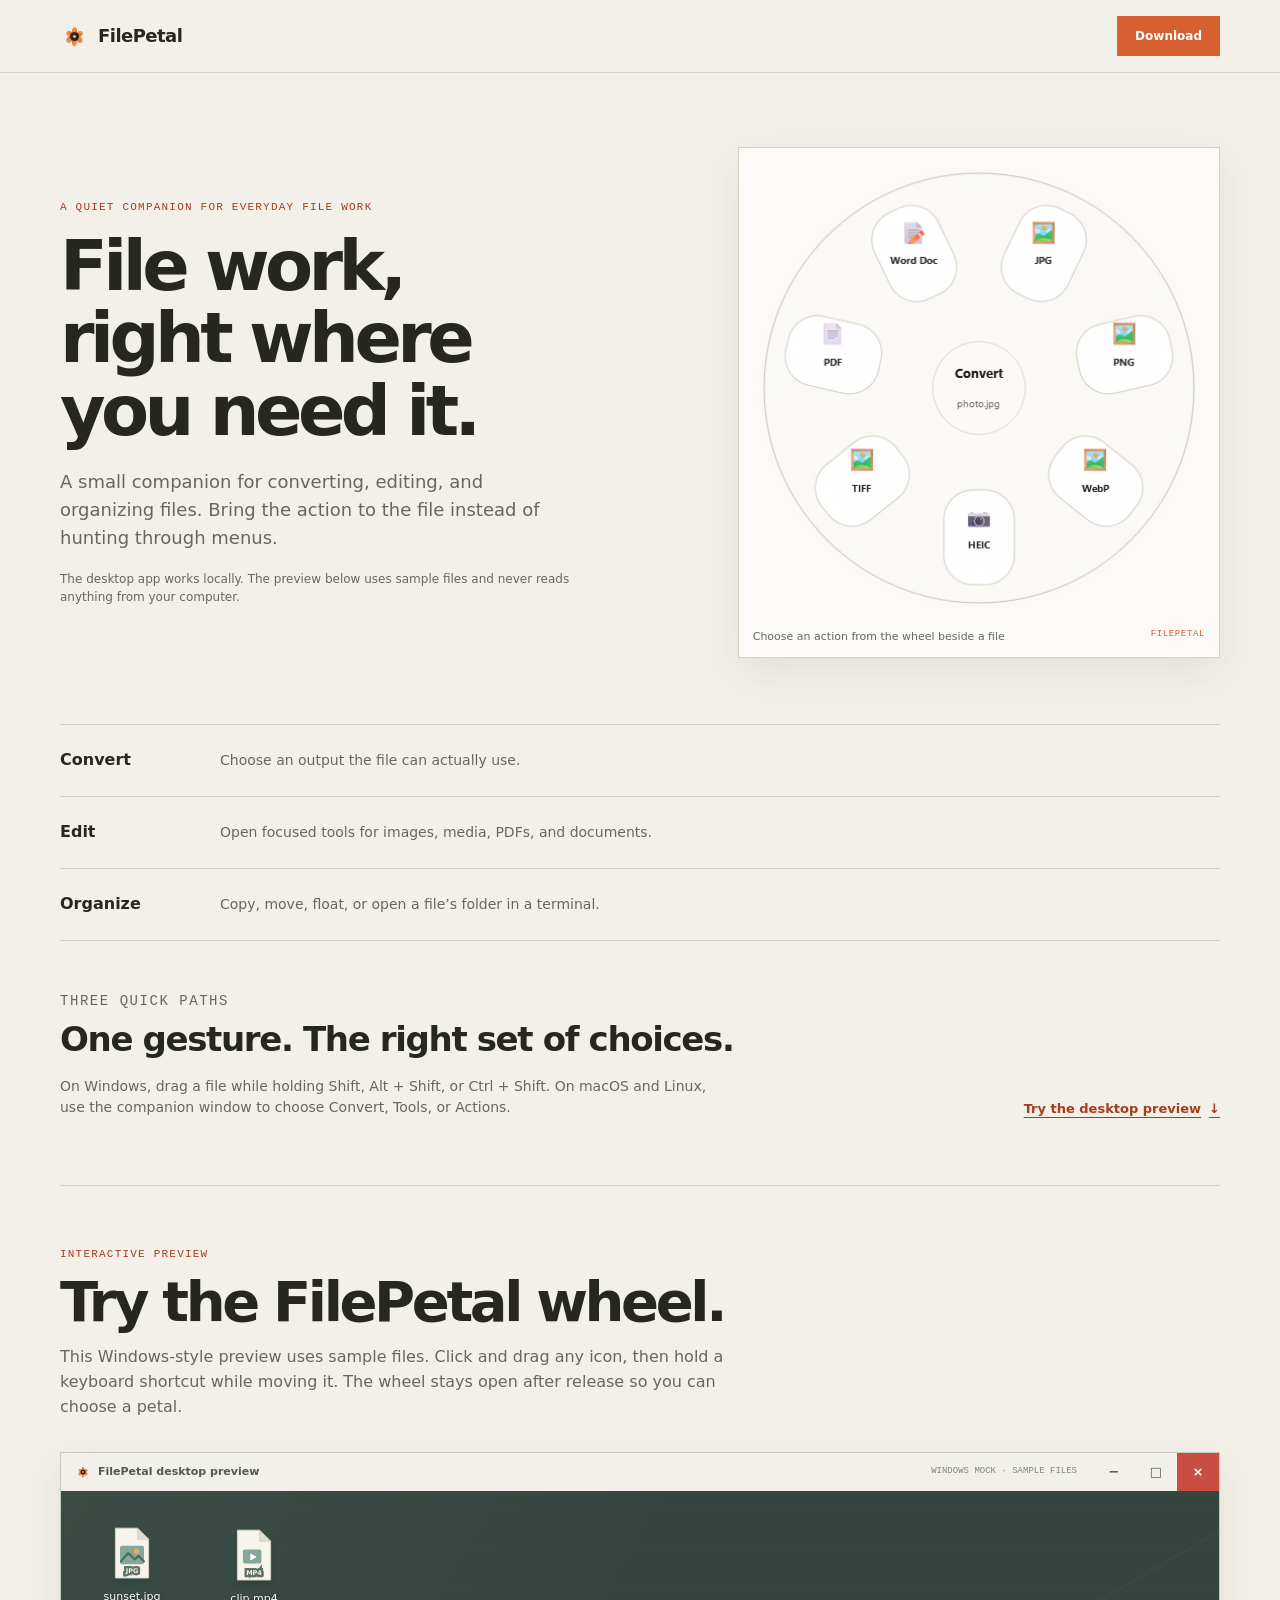
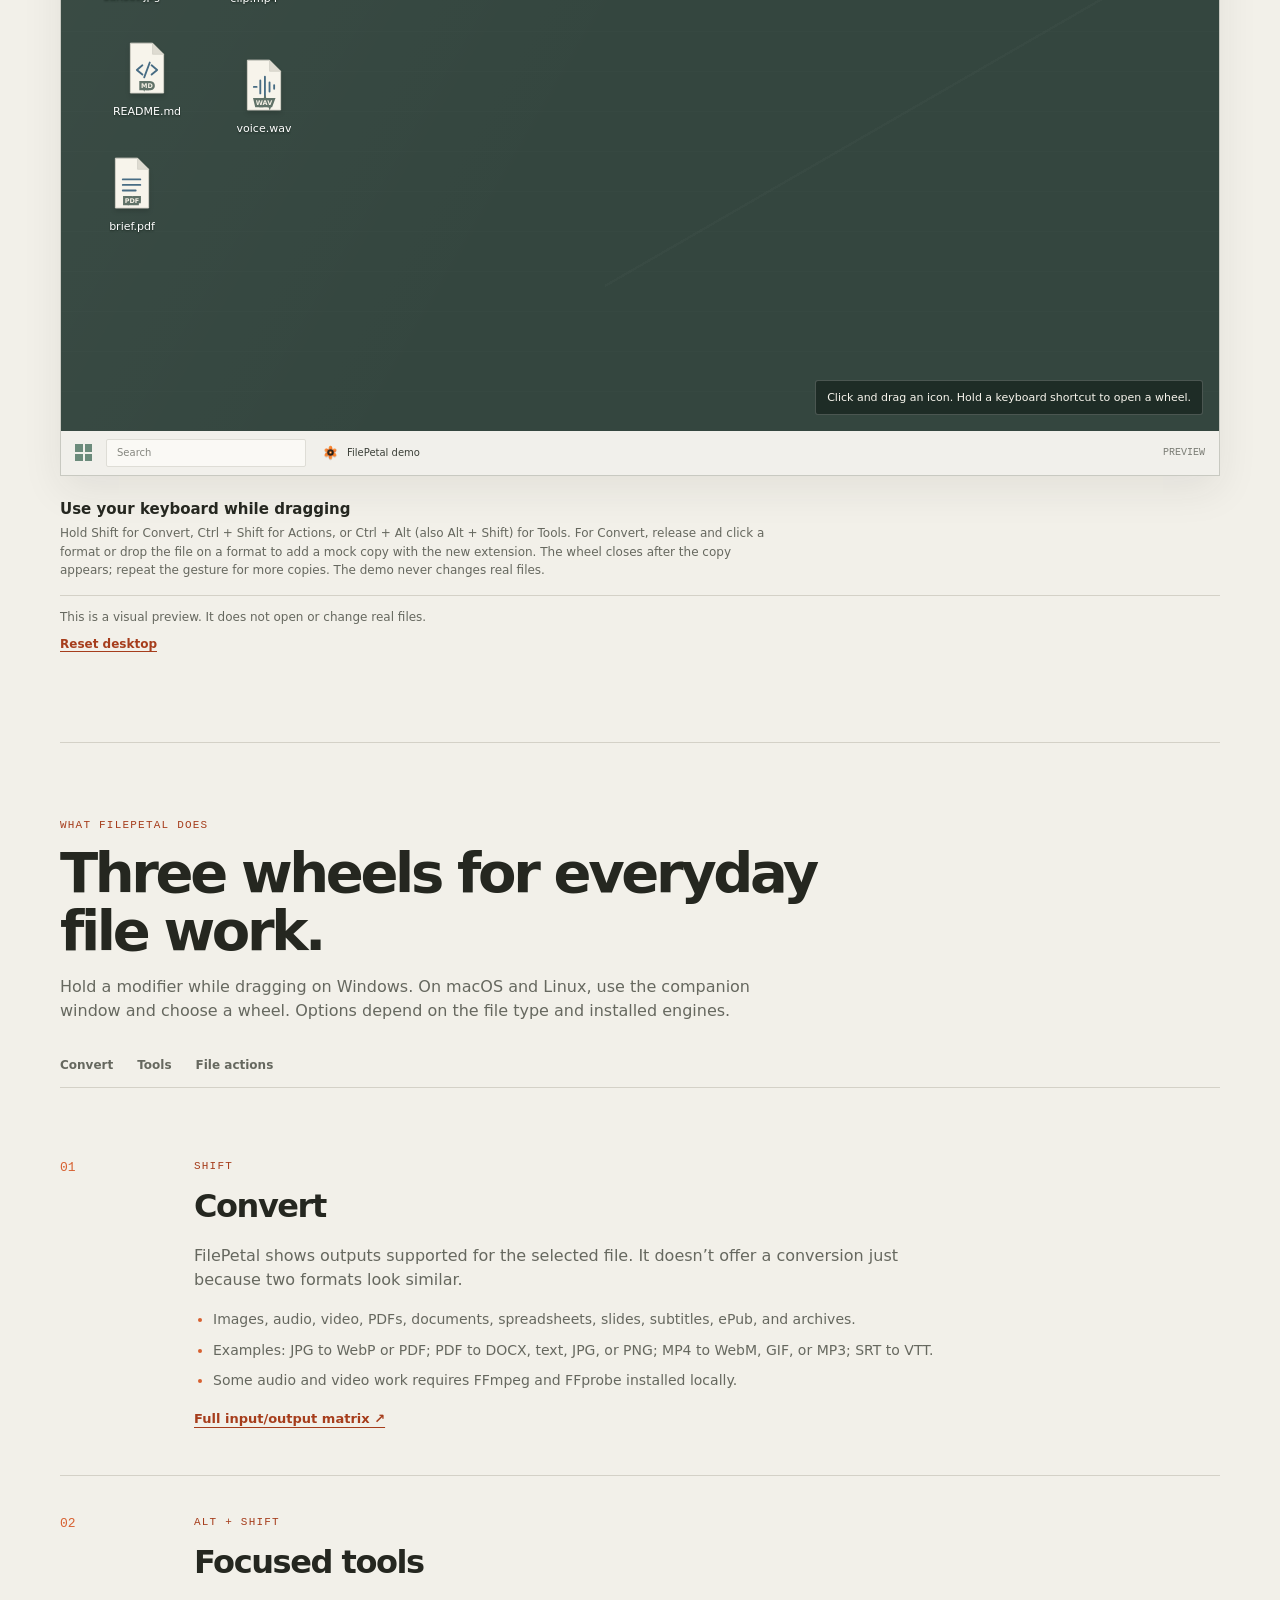
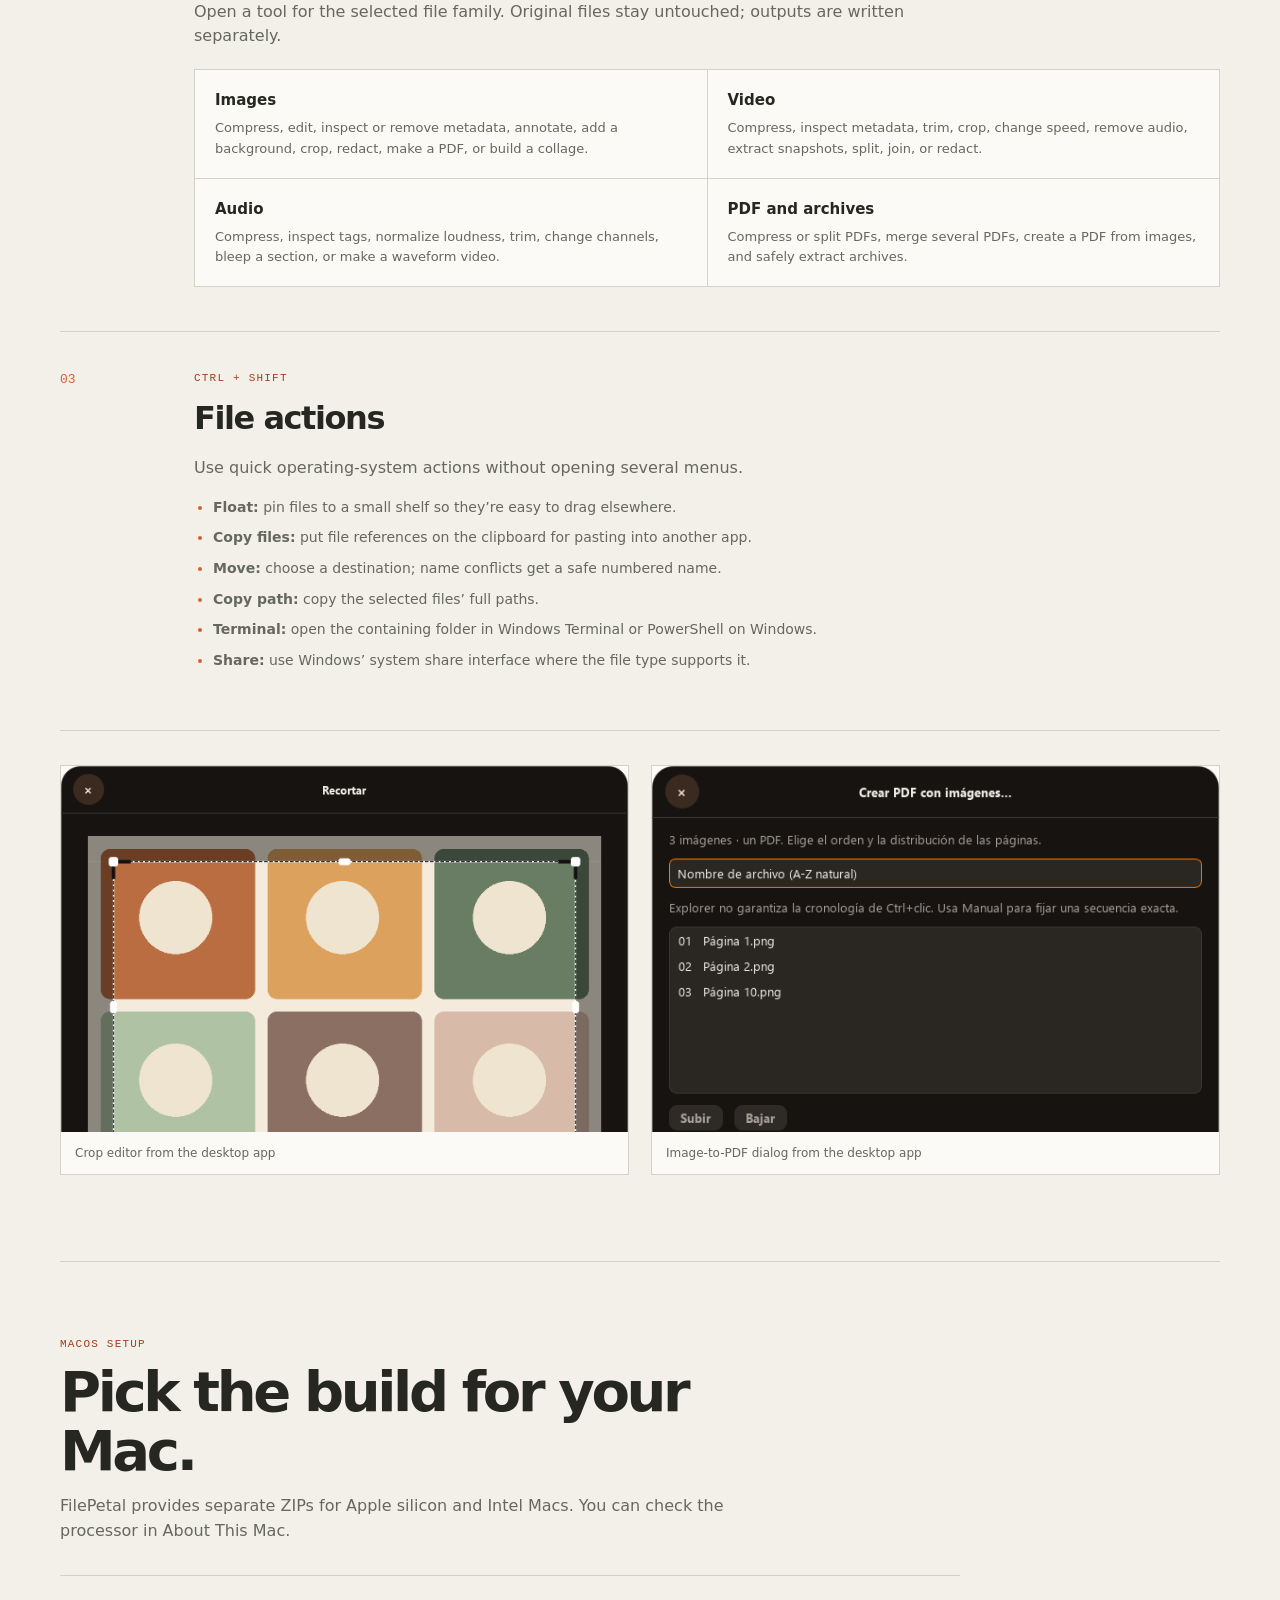
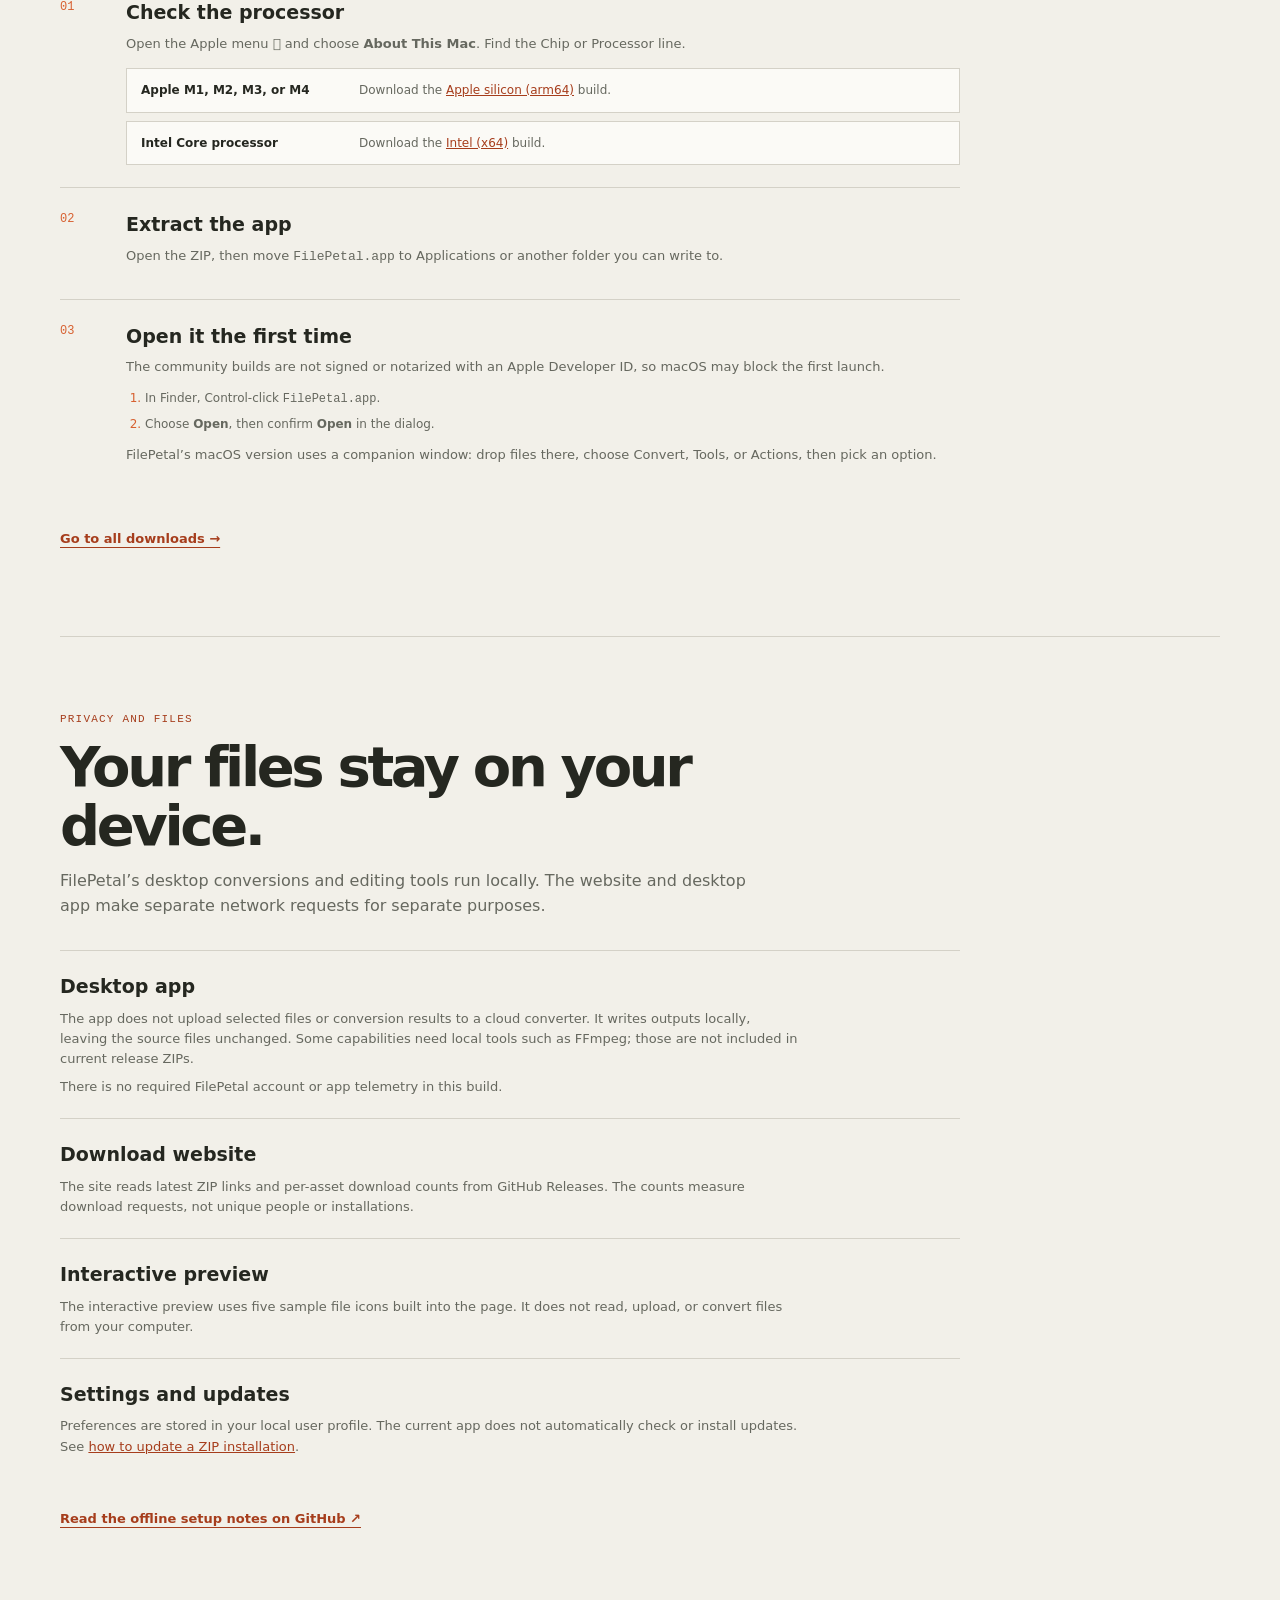
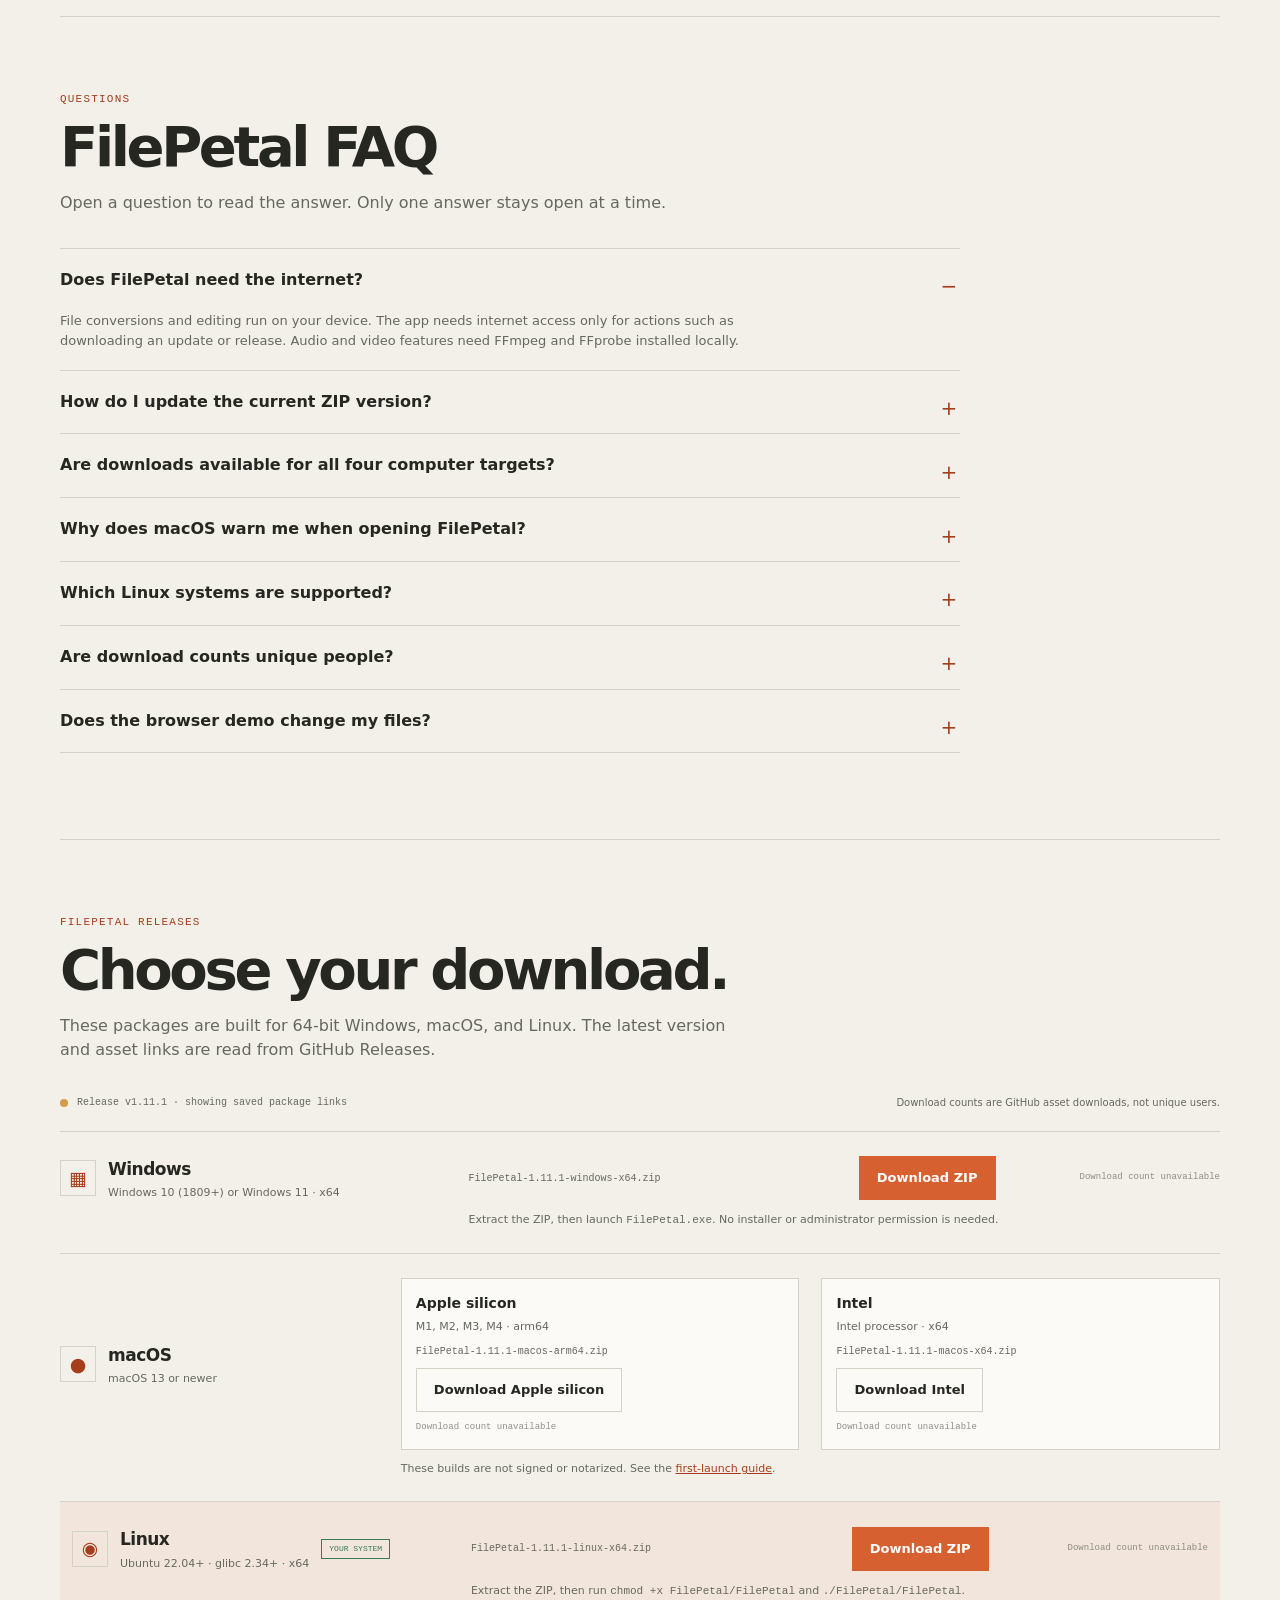
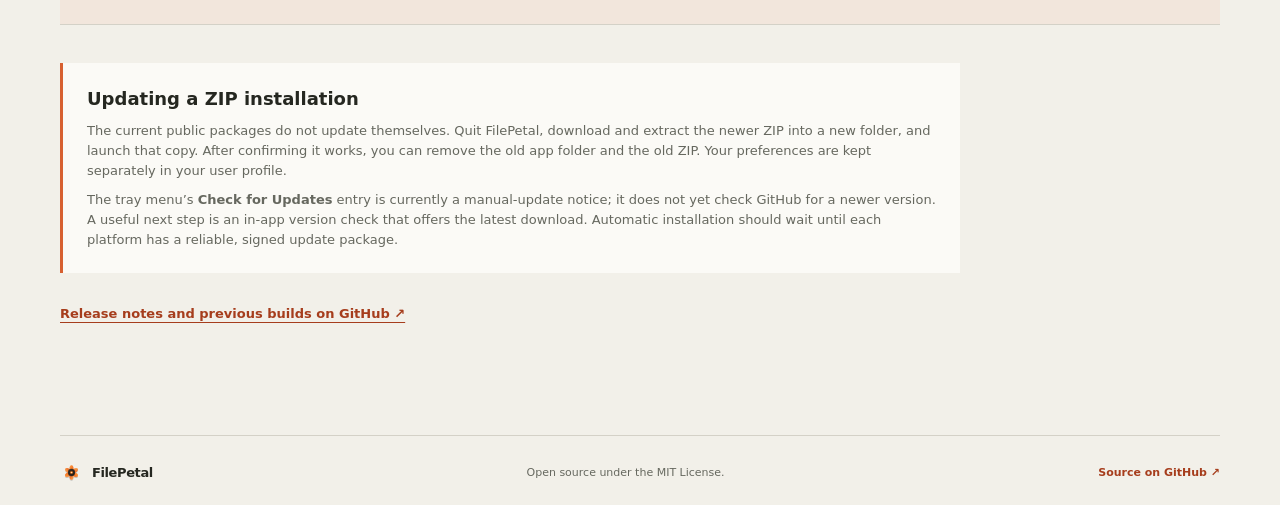
==== commit 61f01fba: "Close demo wheel after selecting output" ====
--- a/web/index.html
+++ b/web/index.html
@@ -111,7 +111,7 @@
     <div class="demo-controls" aria-label="Keyboard controls for the desktop preview">
       <div>
         <p class="control-heading">Use your keyboard while dragging</p>
-        <p class="control-copy">Hold Shift for Convert, Ctrl + Shift for Actions, or Ctrl + Alt (also Alt + Shift) for Tools. For Convert, release and click a format or drop the file on a format to add a mock copy with the new extension. The demo never changes real files.</p>
+        <p class="control-copy">Hold Shift for Convert, Ctrl + Shift for Actions, or Ctrl + Alt (also Alt + Shift) for Tools. For Convert, release and click a format or drop the file on a format to add a mock copy with the new extension. The wheel closes after the copy appears; repeat the gesture for more copies. The demo never changes real files.</p>
       </div>
     </div>
     <div class="demo-feedback" id="demo-feedback" role="status" aria-live="polite">This is a visual preview. It does not open or change real files.</div>
@@ -157,7 +157,7 @@
       <details class="faq-item" name="filepetal-faq"><summary>Why does macOS warn me when opening FilePetal?</summary><div class="faq-answer"><p>The community builds are not signed or notarized with an Apple Developer ID. On first launch, Control-click <code>FilePetal.app</code> in Finder, choose <strong>Open</strong>, then confirm. Read the <a href="#mac-guide">Mac guide</a> for the chip-specific download.</p></div></details>
       <details class="faq-item" name="filepetal-faq"><summary>Which Linux systems are supported?</summary><div class="faq-answer"><p>The published Linux build targets x86_64 Ubuntu 22.04 or newer with glibc 2.34 or newer. Other distributions may work if their system libraries meet that baseline.</p></div></details>
       <details class="faq-item" name="filepetal-faq"><summary>Are download counts unique people?</summary><div class="faq-answer"><p>No. Counts come from GitHub’s release asset download totals. They count download requests, not unique people, installations, or active users.</p></div></details>
-      <details class="faq-item" name="filepetal-faq"><summary>Does the browser demo change my files?</summary><div class="faq-answer"><p>No. It uses sample file icons and only previews which wheel and output name would appear. It never reads local files or performs conversions.</p></div></details>
+      <details class="faq-item" name="filepetal-faq"><summary>Does the browser demo change my files?</summary><div class="faq-answer"><p>No. It uses sample icons and can add mock output icons to the preview desktop, but it never reads local files or performs real conversions.</p></div></details>
     </section>
 </section>
 
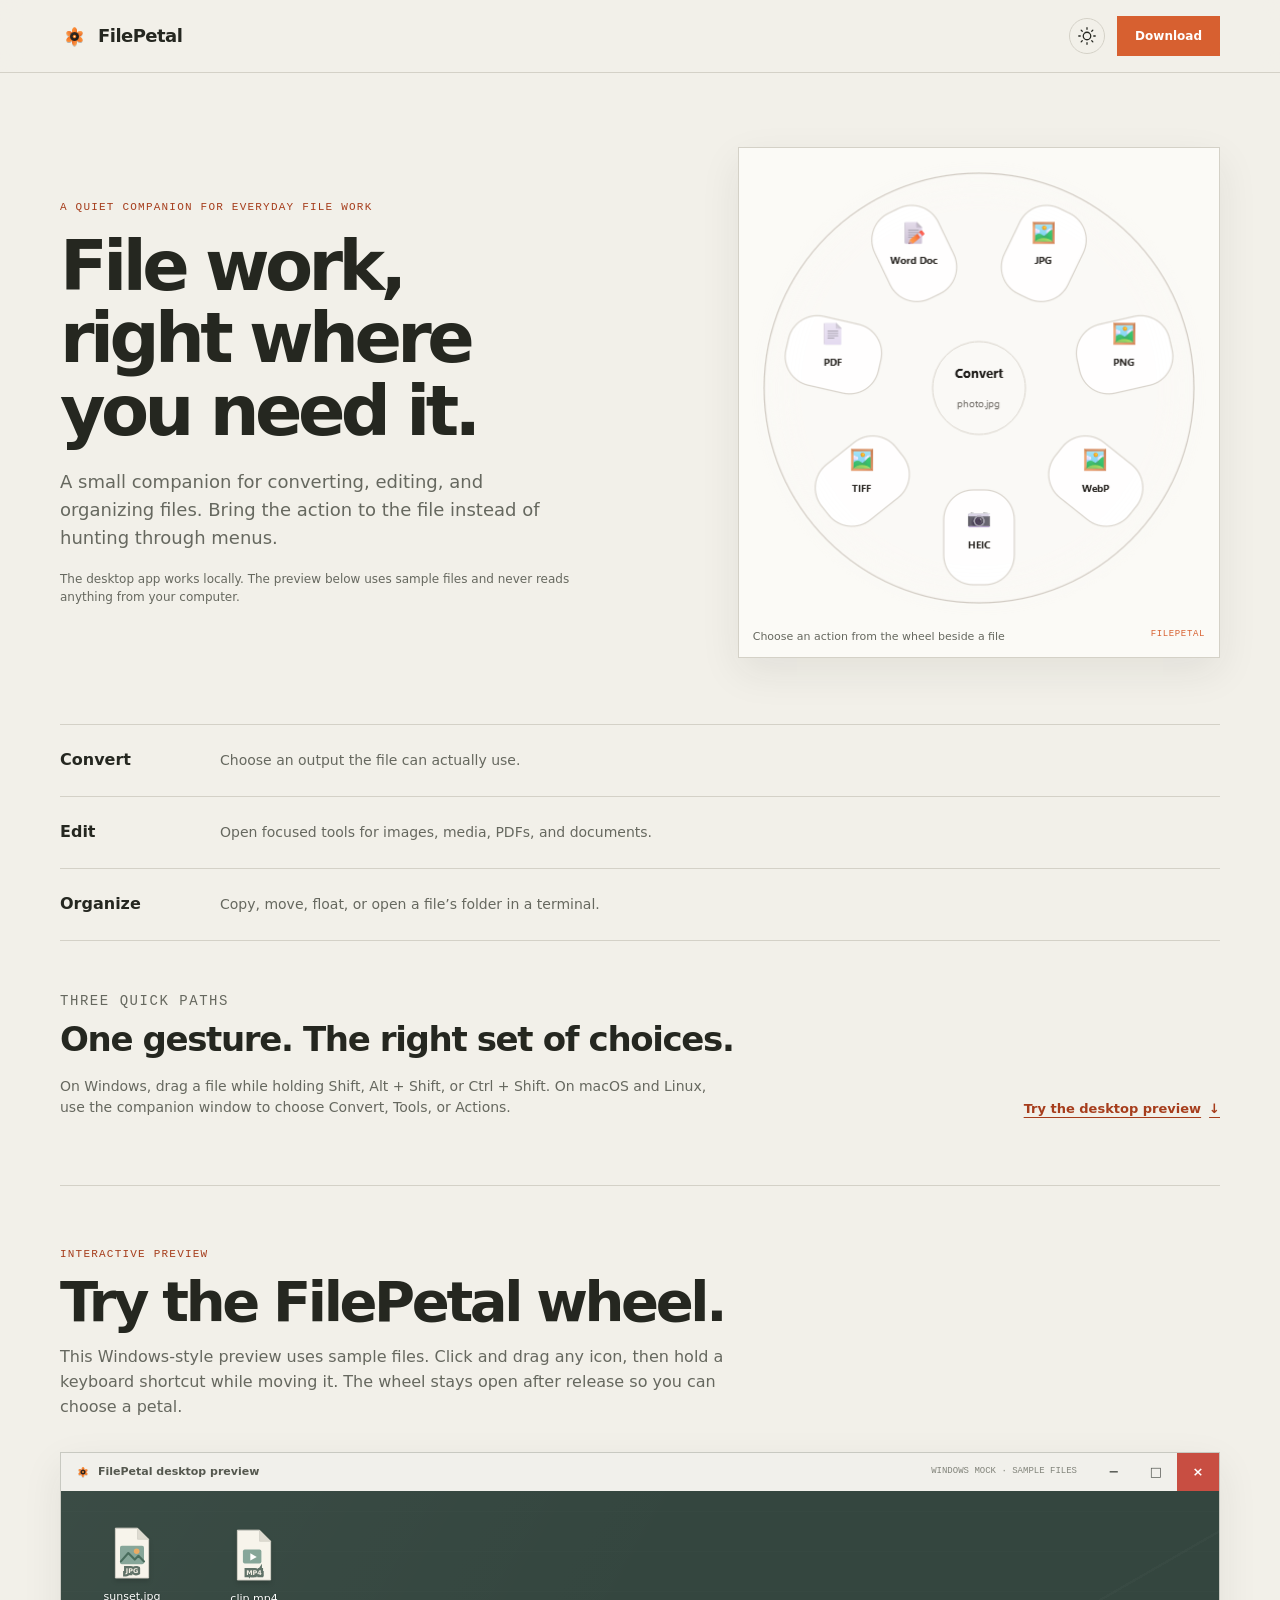
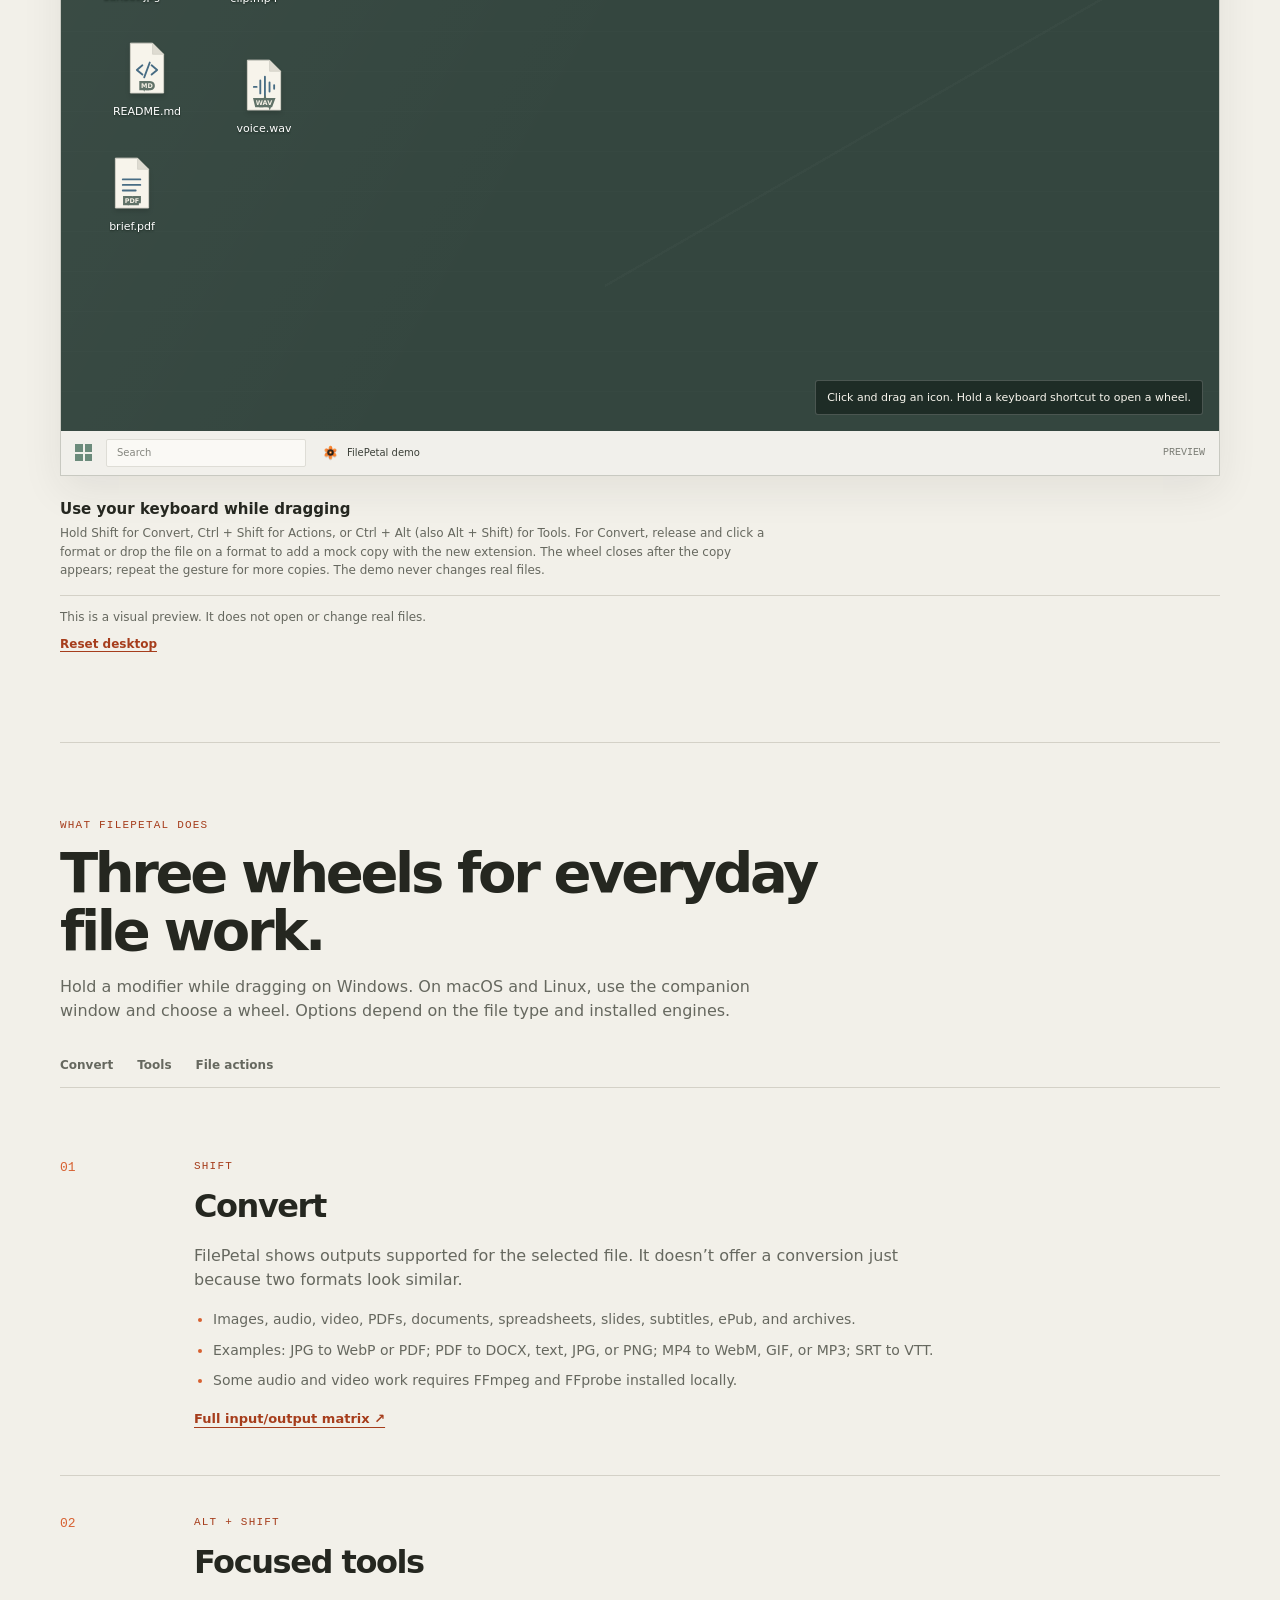
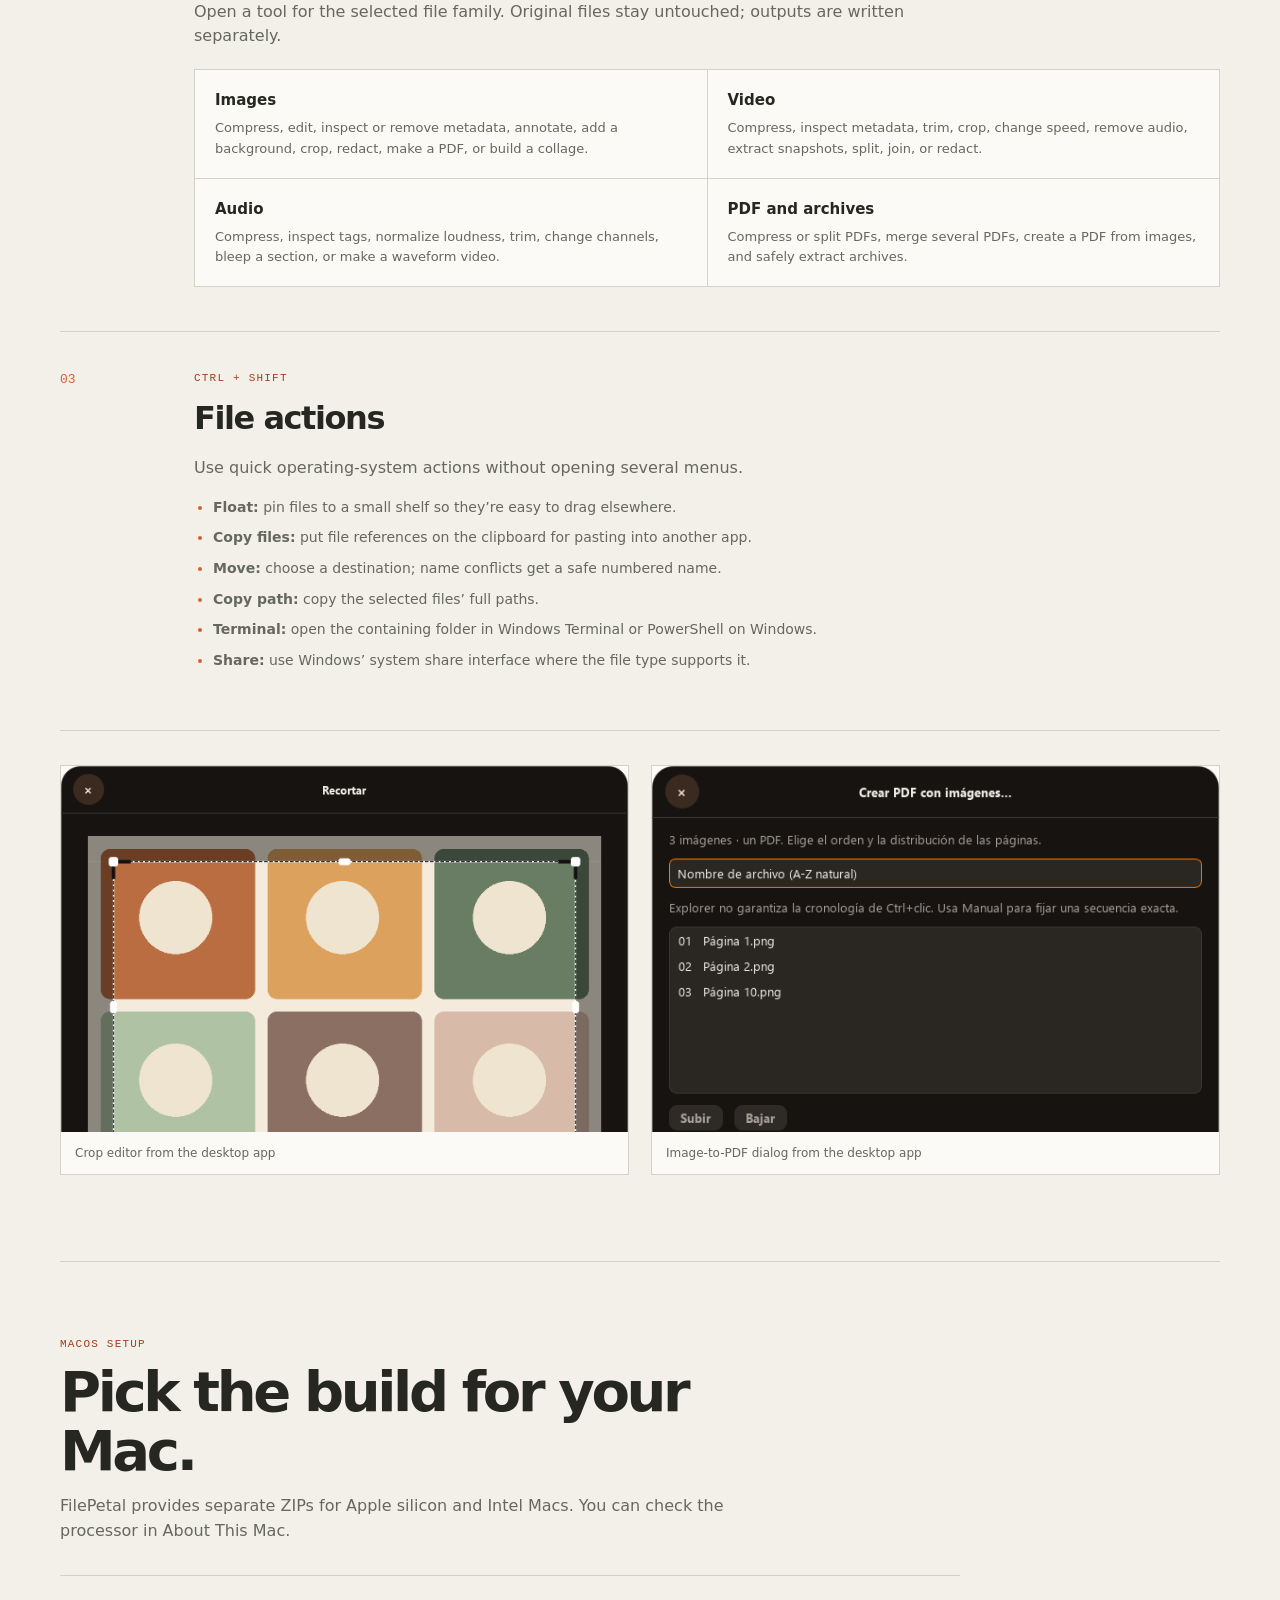
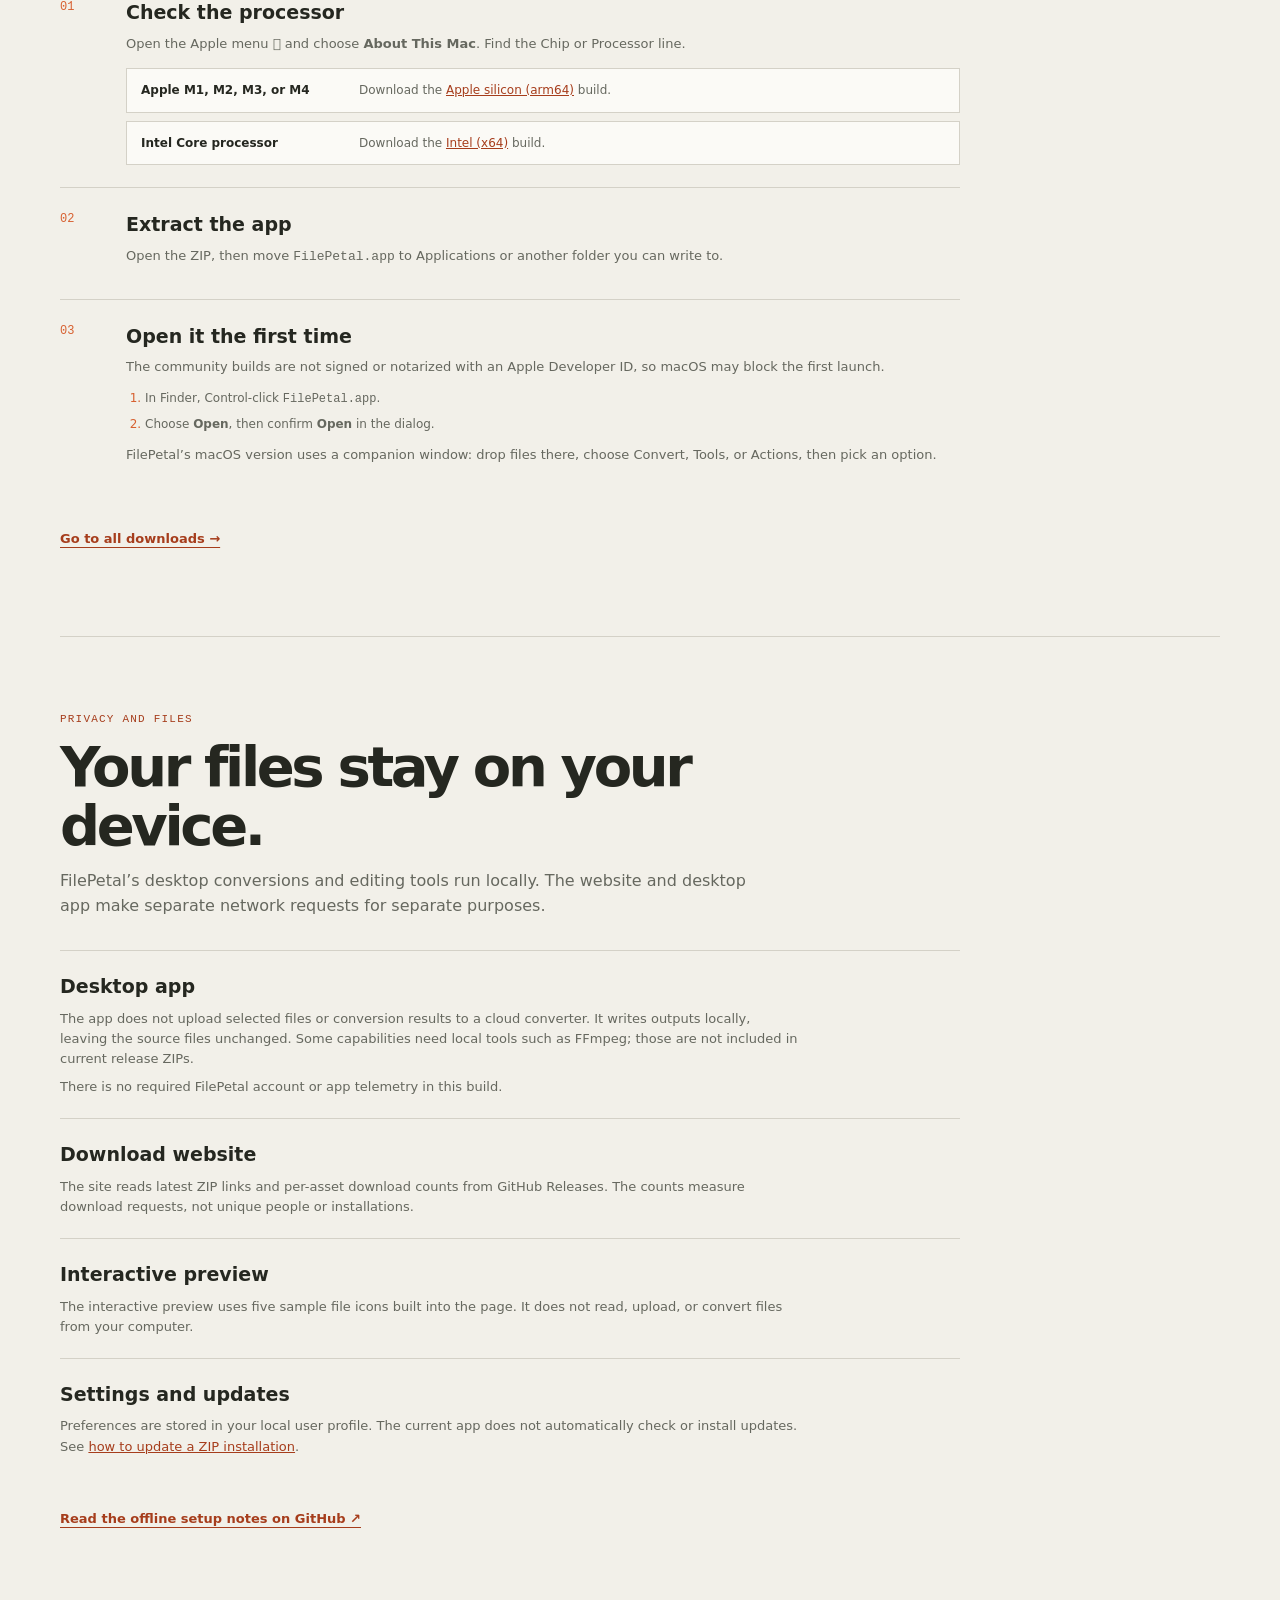
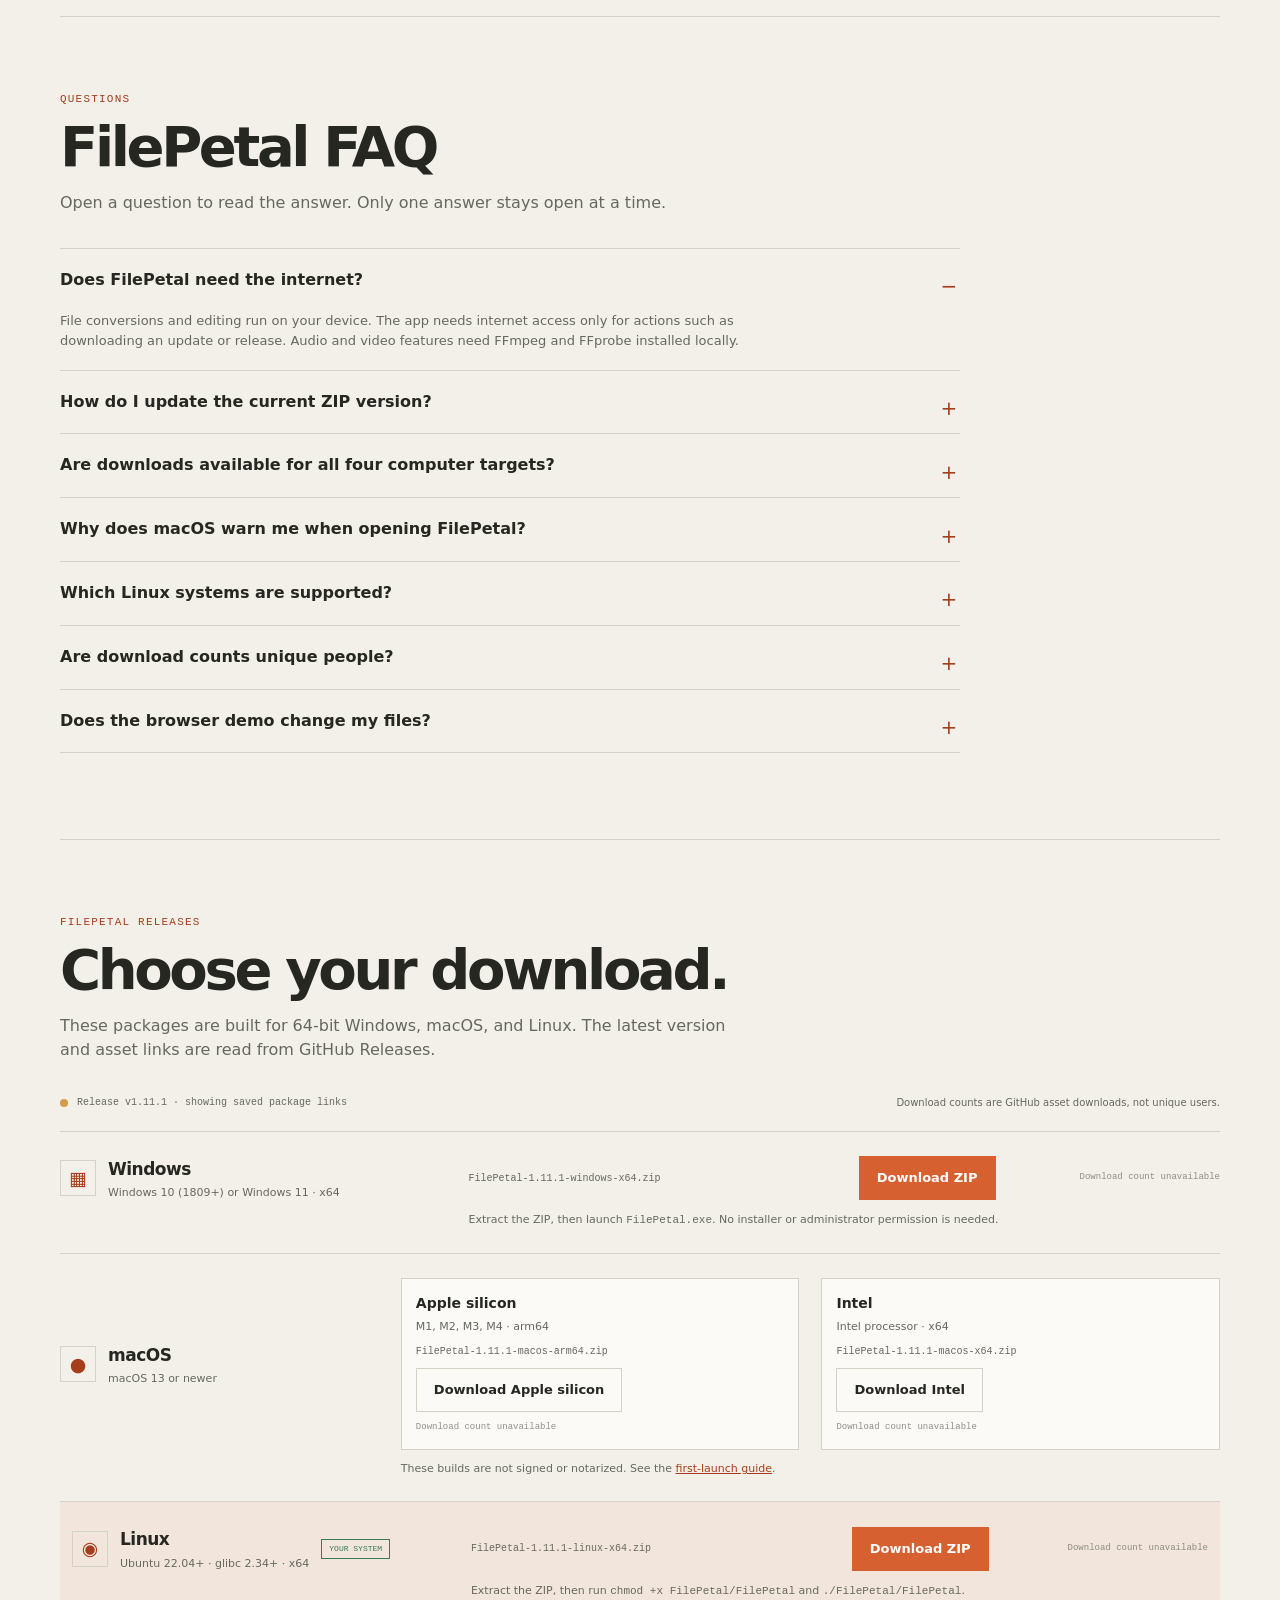
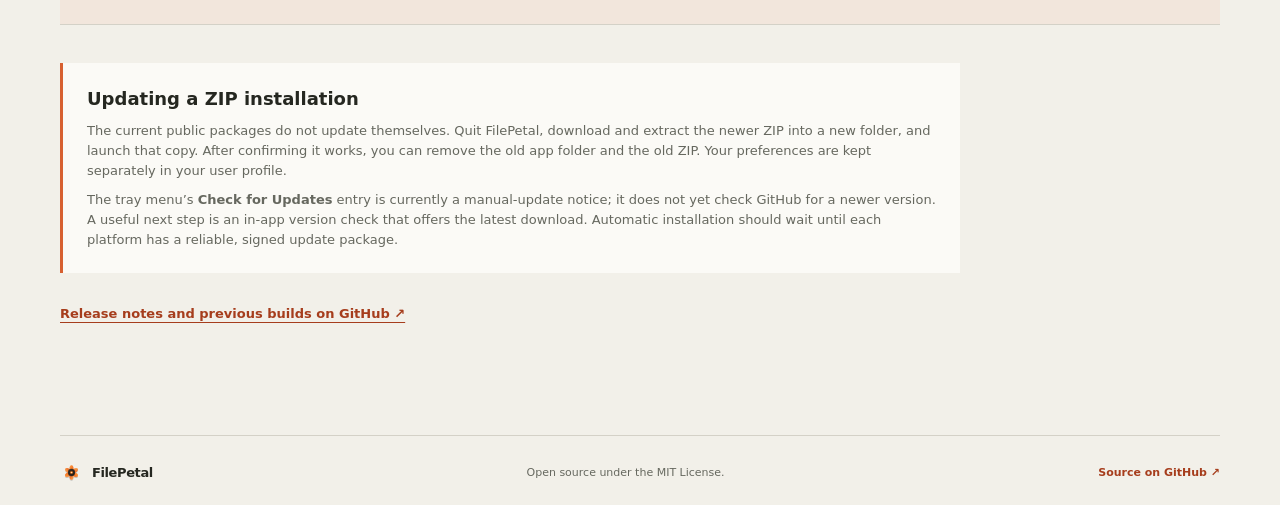
==== commit 2ea74417: "Fix desktop demo wheel: eliminate dark circle artifact and stabilize gesture handling" ====
--- a/web/index.html
+++ b/web/index.html
@@ -12,8 +12,8 @@
   <meta property="og:image" content="./assets/wheel-light.png">
   <meta property="og:url" content="https://whatthefook.github.io/FilePetal/">
   <link rel="icon" type="image/svg+xml" href="./assets/logo.svg">
-  <link rel="stylesheet" href="./style.css?v=20261022-2">
-  <script src="./app.js?v=20261022-2" defer></script>
+  <link rel="stylesheet" href="./style.css?v=20261022-7">
+  <script src="./app.js?v=20261022-7" defer></script>
 </head>
 <body>
   <a class="skip-link" href="#main-content">Skip to content</a>
@@ -23,7 +23,12 @@
         <img src="./assets/logo.svg" alt="" width="30" height="30">
         <span>FilePetal</span>
       </a>
-      <a class="header-download" href="#downloads">Download</a>
+      <div class="header-actions" style="display: flex; align-items: center; gap: 12px;">
+        <button class="theme-toggle-btn" id="theme-toggle" type="button" aria-label="Toggle light or dark theme" title="Toggle theme">
+          <svg viewBox="0 0 24 24"><circle cx="12" cy="12" r="5"/><path d="M12 1v2m0 18v2M4.22 4.22l1.42 1.42m12.72 12.72 1.42 1.42M1 12h2m18 0h2M4.22 19.78l1.42-1.42M18.36 5.64l1.42-1.42"/></svg>
+        </button>
+        <a class="header-download" href="#downloads">Download</a>
+      </div>
     </div>
   </header>
 
@@ -94,6 +99,7 @@
         </div>
 
         <div class="gesture-wheel" id="gesture-wheel" hidden aria-label="FilePetal wheel preview">
+          <div class="wheel-ring" aria-hidden="true"></div>
           <div class="wheel-options" id="wheel-options"></div>
           <div class="wheel-center"><small id="wheel-mode">CONVERT</small><strong id="wheel-filename">sunset.jpg</strong><span>Select a petal</span></div>
         </div>
--- a/web/style.css
+++ b/web/style.css
@@ -166,7 +166,7 @@
 .desktop-file:nth-child(4) { top: 30px; left: 150px; }
 .desktop-file:nth-child(5) { top: 160px; left: 160px; }
 .desktop-file:hover, .desktop-file.is-selected { border-color: rgb(255 255 255 / 28%); background: rgb(255 255 255 / 11%); }
-.desktop-file.is-dragging { z-index: 2; cursor: grabbing; transition: none; }
+.desktop-file.is-dragging { z-index: 10; cursor: grabbing; transition: none; pointer-events: none !important; opacity: 0.92; filter: drop-shadow(0 14px 26px rgb(0 0 0 / 40%)); }
 .file-art { display: block; width: 48px; height: 56px; filter: drop-shadow(0 3px 2px rgb(0 0 0 / 13%)); }
 .file-paper { fill: #f7f4eb; stroke: #d5d3c9; stroke-width: 1; }
 .file-fold { fill: #dedbd1; stroke: #d5d3c9; stroke-width: 1; }
@@ -184,18 +184,22 @@
 .taskbar-search { width: min(200px, 30%); padding: 5px 10px; border: 1px solid #deddd6; border-radius: 2px; color: #85867f; background: #faf9f5; }
 .taskbar-app { display: inline-flex; align-items: center; gap: 6px; }
 .taskbar-state { margin-left: auto; color: #7a7c74; font-family: var(--mono); text-transform: uppercase; }
-.gesture-wheel { position: absolute; z-index: 5; top: var(--wheel-y, 50%); left: var(--wheel-x, 50%); width: min(310px, calc(100vw - 28px)); aspect-ratio: 1; transform: translate(-50%, -50%); border: 1px solid rgb(255 255 255 / 50%); border-radius: 50%; background: rgb(247 245 237 / 80%); box-shadow: 0 12px 36px rgb(0 0 0 / 27%); color: #282a25; backdrop-filter: blur(16px); }
-.gesture-wheel[hidden] { display: none; }
-.gesture-wheel::before { position: absolute; inset: 9px; border: 1px solid #d9d5c9; border-radius: 50%; content: ""; }
+.gesture-wheel { position: absolute; z-index: 6; top: 0; left: 0; width: 280px; height: 280px; overflow: visible; border: 1px solid rgb(255 255 255 / 85%); border-radius: 50%; color: var(--ink); background: rgb(247 245 237 / 94%); box-shadow: 0 18px 45px rgb(0 0 0 / 24%), inset 0 1px 0 rgb(255 255 255 / 80%); backdrop-filter: blur(20px); -webkit-backdrop-filter: blur(20px); pointer-events: auto; user-select: none; }
+html[data-theme="dark"] .gesture-wheel { border-color: rgb(255 255 255 / 16%); color: #f7f5ed; background: rgb(28 33 30 / 94%); box-shadow: 0 20px 50px rgb(0 0 0 / 55%), inset 0 1px 0 rgb(255 255 255 / 12%); }
+.gesture-wheel[hidden] { display: none !important; }
+.wheel-ring { position: absolute; inset: 10px; border: 1px dashed rgb(180 175 160 / 45%); border-radius: 50%; pointer-events: none; }
+html[data-theme="dark"] .wheel-ring { border-color: rgb(255 255 255 / 12%); }
 .wheel-options { position: absolute; inset: 0; pointer-events: none; }
-.wheel-center { position: absolute; top: 50%; left: 50%; display: flex; width: 120px; height: 120px; flex-direction: column; align-items: center; justify-content: center; padding: 10px; transform: translate(-50%, -50%); border: 1px solid #d7d3c7; border-radius: 50%; background: rgb(247 245 237 / 88%); text-align: center; }
-.wheel-center small { color: var(--accent-dark); font-family: var(--mono); font-size: 9px; letter-spacing: .1em; }
-.wheel-center strong { max-width: 104px; overflow: hidden; margin: 4px 0; font-size: 12px; text-overflow: ellipsis; white-space: nowrap; }
-.wheel-center span { color: #77776e; font-size: 9px; }
-.wheel-petal { position: absolute; top: 50%; left: 50%; max-width: 100px; min-height: 34px; padding: 6px 8px; transform: translate(-50%, -50%); border: 1px solid #c9c5b8; border-radius: 3px; color: #33352e; background: rgb(255 253 248 / 92%); box-shadow: 0 2px 5px rgb(0 0 0 / 9%); cursor: pointer; font-size: 9px; font-weight: 700; line-height: 1.15; text-align: center; white-space: normal; pointer-events: auto; }
-.wheel-petal:hover, .wheel-petal:focus-visible { z-index: 1; border-color: var(--accent); color: var(--accent-dark); background: #fff4eb; }
-.wheel-petal.is-drop-target { z-index: 2; transform: translate(-50%, -50%) scale(1.08); border-color: var(--accent); color: var(--accent-dark); background: #fff0e5; box-shadow: 0 0 0 3px rgb(214 99 47 / 22%), 0 4px 12px rgb(0 0 0 / 18%); }
-.wheel-empty { position: absolute; top: calc(50% + 76px); left: 50%; width: 160px; transform: translateX(-50%); color: #6d6d63; font-size: 9px; text-align: center; }
+.wheel-center { position: absolute; z-index: 2; display: flex; flex-direction: column; align-items: center; justify-content: center; padding: 8px 10px; border: 1px solid rgb(255 255 255 / 92%); border-radius: 50%; background: rgb(255 255 255 / 96%); box-shadow: 0 4px 16px rgb(0 0 0 / 10%); text-align: center; pointer-events: none; }
+html[data-theme="dark"] .wheel-center { border-color: rgb(255 255 255 / 16%); background: rgb(36 42 39 / 96%); box-shadow: 0 4px 16px rgb(0 0 0 / 35%); }
+.wheel-center small { color: var(--accent); font-family: var(--mono); font-size: 9px; font-weight: 700; letter-spacing: .12em; }
+.wheel-center strong { max-width: 88px; overflow: hidden; margin: 3px 0; font-size: 11px; font-weight: 700; color: var(--ink); text-overflow: ellipsis; white-space: nowrap; }
+.wheel-center span { color: var(--muted); font-size: 8.5px; }
+.wheel-petal { position: absolute; display: inline-flex; align-items: center; justify-content: center; padding: 4px 8px; border: 1px solid rgb(0 0 0 / 12%); border-radius: 9999px; color: #222520; background: rgb(255 255 255 / 94%); box-shadow: 0 2px 7px rgb(0 0 0 / 8%); cursor: pointer; font-family: var(--font); font-size: 10px; font-weight: 700; letter-spacing: .04em; text-transform: uppercase; line-height: 1.1; text-align: center; white-space: nowrap; pointer-events: auto; transition: transform .12s ease-out, background-color .12s ease-out, border-color .12s ease-out, color .12s ease-out, box-shadow .12s ease-out; }
+html[data-theme="dark"] .wheel-petal { border-color: rgb(255 255 255 / 16%); color: #f7f5ed; background: rgb(45 53 49 / 92%); box-shadow: 0 2px 8px rgb(0 0 0 / 30%); }
+.wheel-petal:hover, .wheel-petal:focus-visible { z-index: 3; transform: scale(1.08); border-color: var(--accent) !important; color: #fff !important; background: var(--accent) !important; box-shadow: 0 0 0 3px rgb(215 96 48 / 32%), 0 6px 16px rgb(0 0 0 / 20%); }
+.wheel-petal.is-drop-target { z-index: 4; transform: scale(1.12); border-color: #fff !important; color: #fff !important; background: #c64f26 !important; box-shadow: 0 0 0 4px rgb(215 96 48 / 45%), 0 8px 22px rgb(0 0 0 / 30%); }
+.wheel-empty { position: absolute; top: calc(50% + 76px); right: 0; left: 0; width: 160px; margin: 0 auto; color: var(--muted); font-size: 9px; text-align: center; }
 .demo-controls { padding: 20px 0 15px; border-bottom: 1px solid var(--line); }
 .control-heading { margin-bottom: 3px; font-family: var(--display); font-size: 15px; font-weight: 700; }
 .control-copy { max-width: 720px; margin-bottom: 0; color: var(--muted); font-size: 12px; }
@@ -324,9 +328,8 @@
   .desktop-file:nth-child(4) { top: 24px; left: 118px; }
   .desktop-file:nth-child(5) { top: 144px; left: 118px; }
   .desktop-window-note { display: none; }
-  .gesture-wheel { width: min(290px, calc(100vw - 44px)); }
   .wheel-petal { max-width: 86px; min-height: 31px; padding: 5px 7px; font-size: 9px; }
-  .wheel-center { width: 112px; height: 112px; }
+  .wheel-center { padding: 7px; }
   .desktop-toast { right: 8px; bottom: 8px; max-width: calc(100% - 16px); font-size: 10px; }
   .download-row, .download-row-mac { grid-template-columns: 1fr auto; gap: 10px 12px; padding: 17px 0; }
   .download-platform { grid-column: 1 / -1; }
@@ -378,9 +381,7 @@
 .page-section .external-link-row { margin-top: 28px; }
 .desktop-stage { min-height: clamp(430px, 45vw, 540px); }
 .desktop-file { z-index: 1; }
-.desktop-file.is-dragging { z-index: 4; }
-.gesture-wheel { z-index: 6; pointer-events: auto; }
-.gesture-wheel[hidden] { display: none; }
+.desktop-file.is-dragging { z-index: 10; cursor: grabbing; transition: none; pointer-events: none !important; opacity: 0.92; filter: drop-shadow(0 14px 26px rgb(0 0 0 / 40%)); }
 .desktop-toast { z-index: 8; }
 .demo-controls { padding-top: 22px; }
 .site-footer { width: min(1160px, calc(100% - 48px)); }
